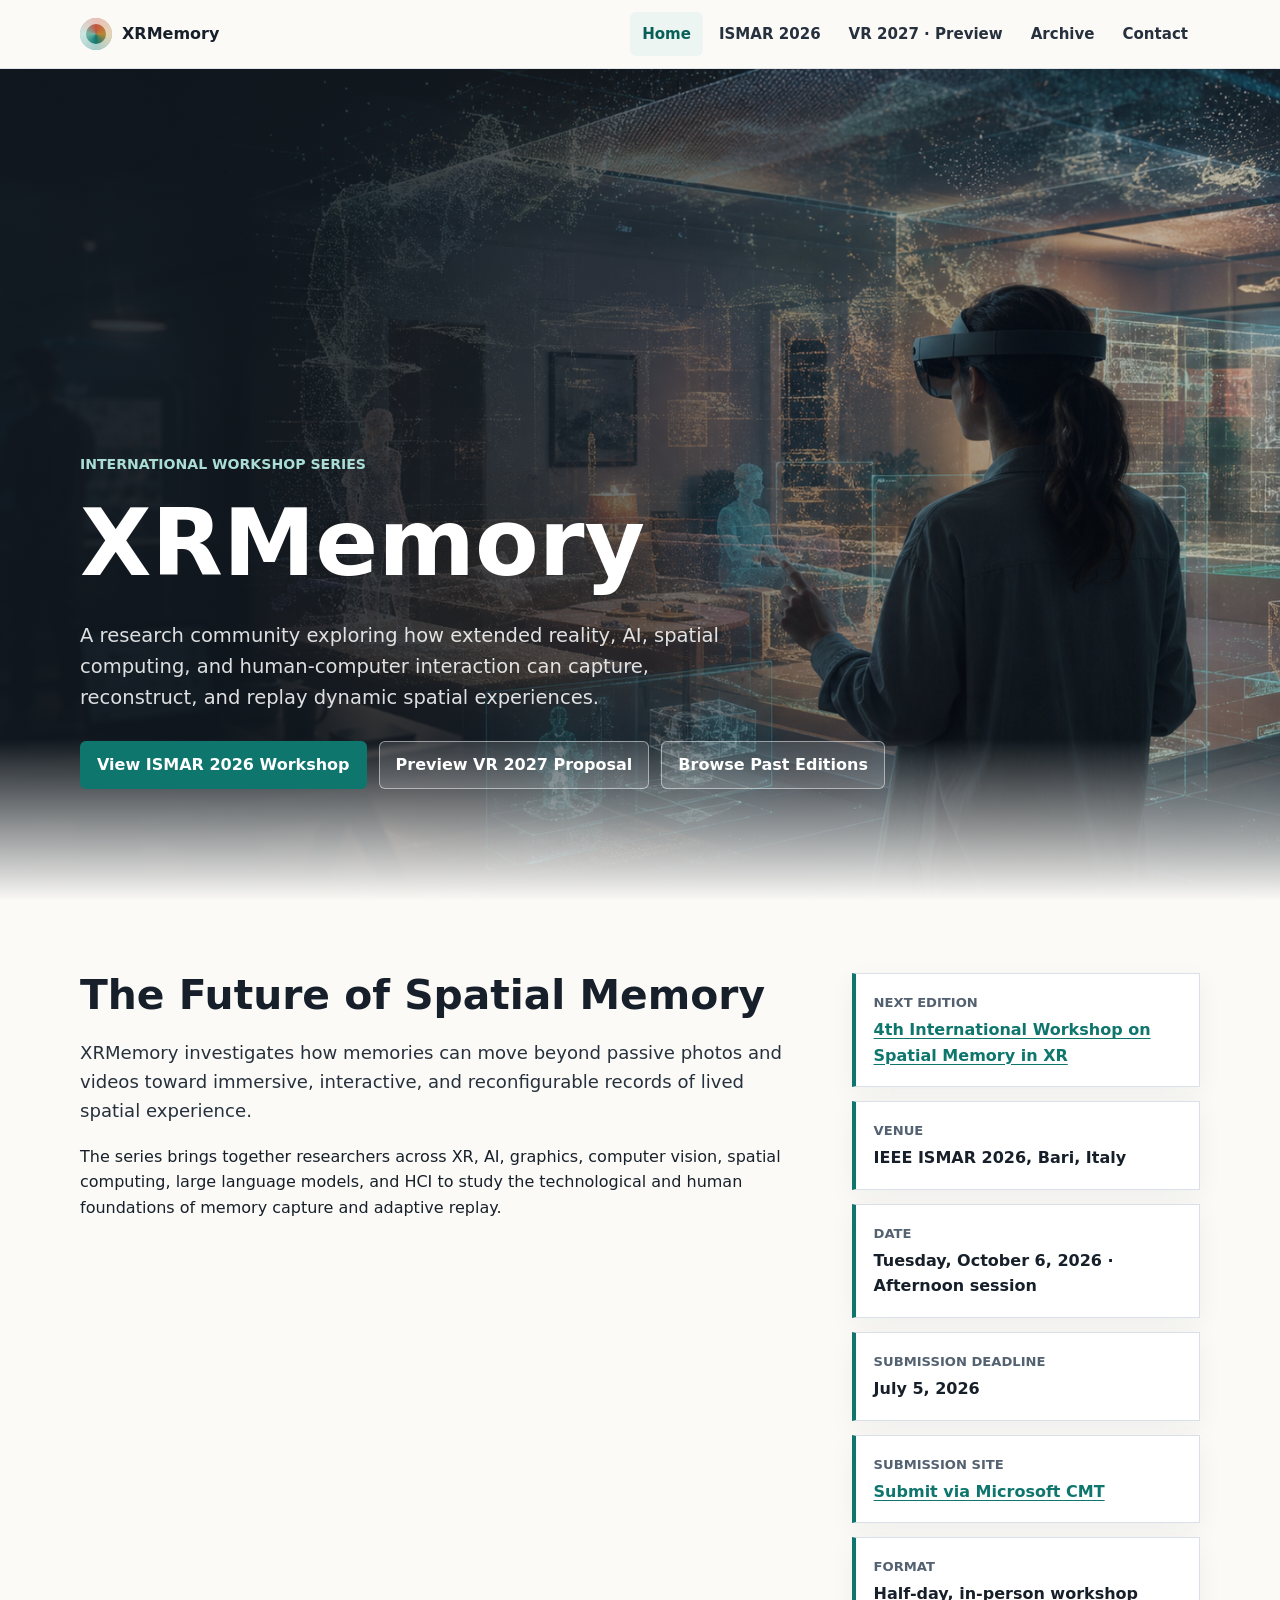
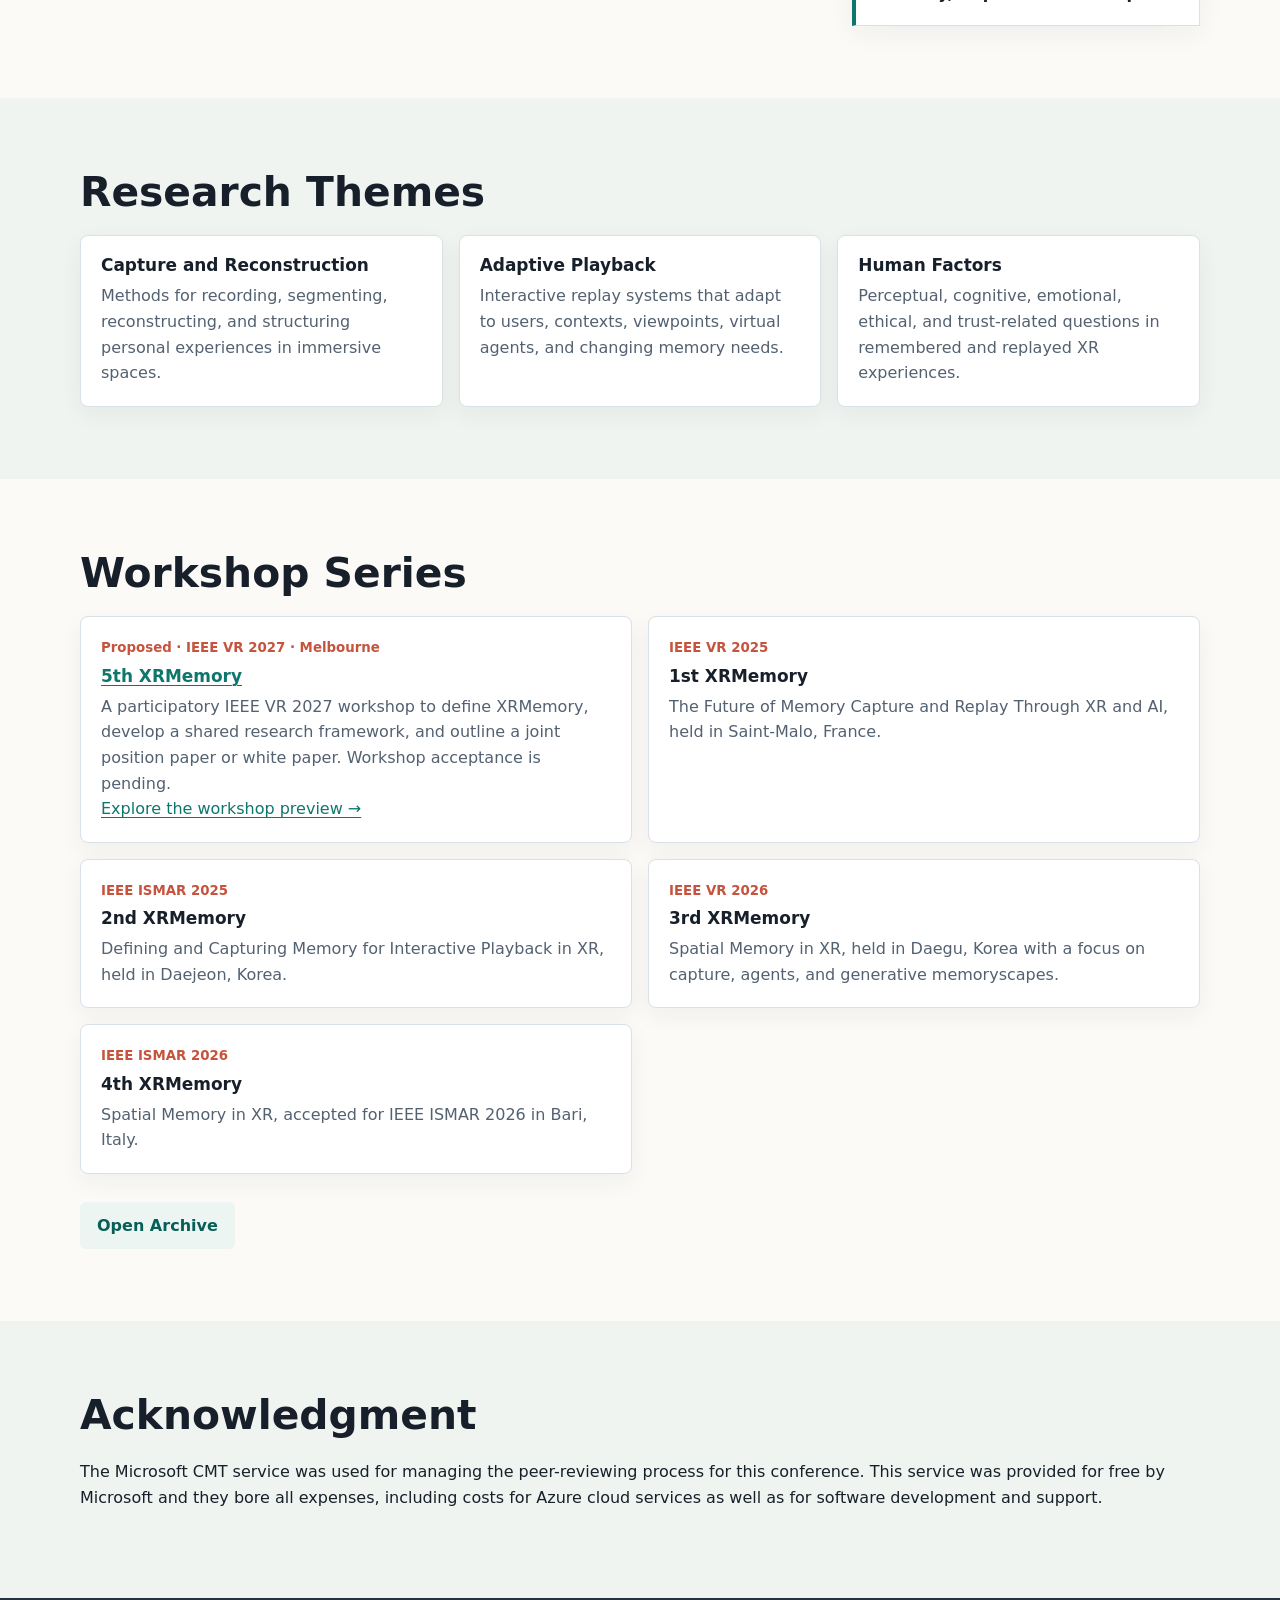
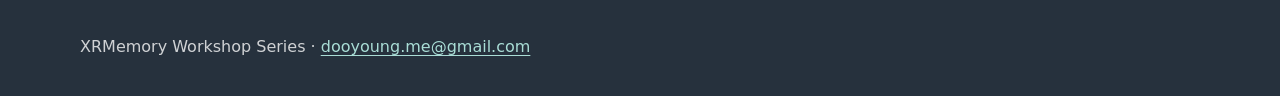
==== index.html @ 018dbd46 "Update VR 2027 program and focus workshop page on IEEE VR" ====
<!doctype html>
<html lang="en">
  <head>
    <meta charset="utf-8">
    <meta name="viewport" content="width=device-width, initial-scale=1">
    <title>XRMemory | Spatial Memory in XR</title>
    <meta name="description" content="XRMemory is an international workshop series on spatial memory, adaptive playback, and immersive experience recording in extended reality.">
    <meta property="og:type" content="website">
    <meta property="og:site_name" content="XRMemory">
    <meta property="og:title" content="XRMemory">
    <meta property="og:description" content="International workshop series on spatial memory, adaptive playback, and immersive experience recording in XR.">
    <meta property="og:url" content="https://xrmemory.org/">
    <meta property="og:image" content="https://xrmemory.org/assets/xrmemory-og-ismar2026.png">
    <meta property="og:image:width" content="1200">
    <meta property="og:image:height" content="630">
    <meta name="twitter:card" content="summary_large_image">
    <meta name="twitter:title" content="XRMemory">
    <meta name="twitter:description" content="International workshop series on spatial memory, adaptive playback, and immersive experience recording in XR.">
    <meta name="twitter:image" content="https://xrmemory.org/assets/xrmemory-og-ismar2026.png">
    <link rel="stylesheet" href="assets/styles.css">
  </head>
  <body>
    <header class="site-header">
      <nav class="nav" aria-label="Main navigation">
        <a class="brand" href="./"><span class="brand-mark" aria-hidden="true"></span><span>XRMemory</span></a>
        <button class="nav-toggle" type="button" aria-expanded="false">Menu</button>
        <div class="nav-links">
          <a href="./" aria-current="page">Home</a>
          <a href="workshop/ismar2026/">ISMAR 2026</a>
          <a href="workshop/vr2027/">VR 2027 · Preview</a>
          <a href="archive/">Archive</a>
          <a href="mailto:dooyoung.me@gmail.com">Contact</a>
        </div>
      </nav>
    </header>

    <main>
      <section class="hero">
        <img class="hero-bg" src="assets/xrmemory-hero.png" alt="" aria-hidden="true">
        <div class="hero-inner">
          <p class="eyebrow">International Workshop Series</p>
          <h1>XRMemory</h1>
          <p class="hero-copy">A research community exploring how extended reality, AI, spatial computing, and human-computer interaction can capture, reconstruct, and replay dynamic spatial experiences.</p>
          <div class="hero-actions">
            <a class="button" href="workshop/ismar2026/">View ISMAR 2026 Workshop</a>
            <a class="button secondary" href="workshop/vr2027/">Preview VR 2027 Proposal</a>
            <a class="button secondary" href="archive/">Browse Past Editions</a>
          </div>
        </div>
      </section>

      <section class="section">
        <div class="container intro-grid">
          <div>
            <h2>The Future of Spatial Memory</h2>
            <p class="lead">XRMemory investigates how memories can move beyond passive photos and videos toward immersive, interactive, and reconfigurable records of lived spatial experience.</p>
            <p>The series brings together researchers across XR, AI, graphics, computer vision, spatial computing, large language models, and HCI to study the technological and human foundations of memory capture and adaptive replay.</p>
          </div>
          <dl class="meta-list">
            <div class="meta-item">
              <dt>Next Edition</dt>
              <dd><a href="workshop/ismar2026/">4th International Workshop on Spatial Memory in XR</a></dd>
            </div>
            <div class="meta-item">
              <dt>Venue</dt>
              <dd>IEEE ISMAR 2026, Bari, Italy</dd>
            </div>
            <div class="meta-item">
              <dt>Date</dt>
              <dd>Tuesday, October 6, 2026 · Afternoon session</dd>
            </div>
            <div class="meta-item">
              <dt>Submission Deadline</dt>
              <dd>July 5, 2026</dd>
            </div>
            <div class="meta-item">
              <dt>Submission Site</dt>
              <dd><a href="https://cmt3.research.microsoft.com/XRMemory2026/">Submit via Microsoft CMT</a></dd>
            </div>
            <div class="meta-item">
              <dt>Format</dt>
              <dd>Half-day, in-person workshop</dd>
            </div>
          </dl>
        </div>
      </section>

      <section class="section alt">
        <div class="container">
          <h2>Research Themes</h2>
          <div class="topic-grid">
            <article class="topic">
              <h3>Capture and Reconstruction</h3>
              <p>Methods for recording, segmenting, reconstructing, and structuring personal experiences in immersive spaces.</p>
            </article>
            <article class="topic">
              <h3>Adaptive Playback</h3>
              <p>Interactive replay systems that adapt to users, contexts, viewpoints, virtual agents, and changing memory needs.</p>
            </article>
            <article class="topic">
              <h3>Human Factors</h3>
              <p>Perceptual, cognitive, emotional, ethical, and trust-related questions in remembered and replayed XR experiences.</p>
            </article>
          </div>
        </div>
      </section>

      <section class="section">
        <div class="container">
          <h2>Workshop Series</h2>
          <div class="series-grid">
            <article class="archive-card">
              <small>Proposed · IEEE VR 2027 · Melbourne</small>
              <h3><a href="workshop/vr2027/">5th XRMemory</a></h3>
              <p>A participatory IEEE VR 2027 workshop to define XRMemory, develop a shared research framework, and outline a joint position paper or white paper. Workshop acceptance is pending.</p>
              <p><a href="workshop/vr2027/">Explore the workshop preview →</a></p>
            </article>
            <article class="archive-card">
              <small>IEEE VR 2025</small>
              <h3>1st XRMemory</h3>
              <p>The Future of Memory Capture and Replay Through XR and AI, held in Saint-Malo, France.</p>
            </article>
            <article class="archive-card">
              <small>IEEE ISMAR 2025</small>
              <h3>2nd XRMemory</h3>
              <p>Defining and Capturing Memory for Interactive Playback in XR, held in Daejeon, Korea.</p>
            </article>
            <article class="archive-card">
              <small>IEEE VR 2026</small>
              <h3>3rd XRMemory</h3>
              <p>Spatial Memory in XR, held in Daegu, Korea with a focus on capture, agents, and generative memoryscapes.</p>
            </article>
            <article class="archive-card">
              <small>IEEE ISMAR 2026</small>
              <h3>4th XRMemory</h3>
              <p>Spatial Memory in XR, accepted for IEEE ISMAR 2026 in Bari, Italy.</p>
            </article>
          </div>
          <div class="button-row">
            <a class="button light" href="archive/">Open Archive</a>
          </div>
        </div>
      </section>

      <section class="section alt" id="acknowledgment">
        <div class="container">
          <h2>Acknowledgment</h2>
          <p>The Microsoft CMT service was used for managing the peer-reviewing process for this conference. This service was provided for free by Microsoft and they bore all expenses, including costs for Azure cloud services as well as for software development and support.</p>
        </div>
      </section>
    </main>

    <footer class="footer">
      <div class="container">
        XRMemory Workshop Series · <a href="mailto:dooyoung.me@gmail.com">dooyoung.me@gmail.com</a>
      </div>
    </footer>
    <script src="assets/site.js"></script>
  </body>
</html>
---- assets/styles.css ----
:root {
  color-scheme: light;
  --ink: #17202a;
  --muted: #536171;
  --line: #d9e0e7;
  --paper: #fbfaf7;
  --panel: #ffffff;
  --teal: #0f766e;
  --coral: #c6533d;
  --gold: #b88935;
  --graphite: #26313d;
  --shadow: 0 16px 40px rgba(23, 32, 42, 0.12);
}

* {
  box-sizing: border-box;
}

html {
  scroll-behavior: smooth;
}

body {
  margin: 0;
  font-family: Inter, ui-sans-serif, system-ui, -apple-system, BlinkMacSystemFont, "Segoe UI", sans-serif;
  color: var(--ink);
  background: var(--paper);
  line-height: 1.6;
}

a {
  color: var(--teal);
  text-decoration-thickness: 0.08em;
  text-underline-offset: 0.18em;
}

.site-header {
  position: sticky;
  top: 0;
  z-index: 10;
  background: rgba(251, 250, 247, 0.92);
  backdrop-filter: blur(14px);
  border-bottom: 1px solid rgba(217, 224, 231, 0.84);
}

.nav {
  width: min(1120px, calc(100% - 32px));
  min-height: 68px;
  margin: 0 auto;
  display: flex;
  align-items: center;
  justify-content: space-between;
  gap: 24px;
}

.brand {
  display: inline-flex;
  align-items: center;
  gap: 10px;
  color: var(--ink);
  font-weight: 800;
  text-decoration: none;
}

.brand-mark {
  width: 32px;
  height: 32px;
  border-radius: 50%;
  background: conic-gradient(from 180deg, var(--teal), #74b8aa, var(--coral), var(--gold), var(--teal));
  box-shadow: inset 0 0 0 6px rgba(255, 255, 255, 0.64);
}

.nav-links {
  display: flex;
  align-items: center;
  gap: 4px;
}

.nav-links a {
  color: var(--graphite);
  text-decoration: none;
  font-size: 0.94rem;
  font-weight: 700;
  padding: 10px 12px;
  border-radius: 6px;
}

.nav-links a:hover,
.nav-links a[aria-current="page"] {
  background: #edf5f3;
  color: #075f58;
}

.nav-toggle {
  display: none;
  border: 1px solid var(--line);
  background: var(--panel);
  border-radius: 6px;
  padding: 8px 10px;
  font: inherit;
}

.hero {
  min-height: calc(100svh - 68px);
  display: grid;
  align-items: end;
  position: relative;
  overflow: hidden;
  color: white;
  background: #17202a;
}

.hero::before {
  content: "";
  position: absolute;
  inset: 0;
  z-index: 1;
  background: linear-gradient(90deg, rgba(16, 24, 32, 0.9) 0%, rgba(16, 24, 32, 0.78) 34%, rgba(16, 24, 32, 0.38) 66%, rgba(16, 24, 32, 0.16) 100%);
}

.hero::after {
  content: "";
  position: absolute;
  inset: auto 0 0;
  z-index: 2;
  height: 18vh;
  background: linear-gradient(0deg, var(--paper), rgba(251, 250, 247, 0));
}

.hero-bg {
  position: absolute;
  inset: 0;
  width: 100%;
  height: 100%;
  display: block;
  object-fit: cover;
  object-position: center right;
}

.hero-inner {
  position: relative;
  z-index: 3;
  width: min(1120px, calc(100% - 32px));
  margin: 0 auto;
  padding: 96px 0 112px;
}

.eyebrow {
  margin: 0 0 16px;
  color: #a9ddd6;
  font-size: 0.88rem;
  font-weight: 800;
  letter-spacing: 0;
  text-transform: uppercase;
}

h1,
h2,
h3 {
  line-height: 1.12;
  letter-spacing: 0;
}

h1 {
  max-width: 800px;
  margin: 0;
  font-size: clamp(2.7rem, 8vw, 5.8rem);
}

.workshop-hero h1 {
  max-width: 920px;
  font-size: clamp(2.35rem, 5.6vw, 4.45rem);
}

h2 {
  margin: 0 0 20px;
  font-size: clamp(1.65rem, 4vw, 2.55rem);
}

h3 {
  margin: 0 0 8px;
  font-size: 1.06rem;
}

.hero-copy {
  max-width: 680px;
  margin: 24px 0 0;
  color: rgba(255, 255, 255, 0.86);
  font-size: clamp(1.05rem, 2vw, 1.22rem);
}

.hero-actions,
.button-row {
  display: flex;
  flex-wrap: wrap;
  gap: 12px;
  margin-top: 28px;
}

.button {
  display: inline-flex;
  align-items: center;
  justify-content: center;
  min-height: 44px;
  padding: 10px 16px;
  border-radius: 6px;
  border: 1px solid transparent;
  background: var(--teal);
  color: white;
  font-weight: 800;
  text-decoration: none;
}

.button.secondary {
  border-color: rgba(255, 255, 255, 0.48);
  background: rgba(255, 255, 255, 0.12);
}

.button.light {
  background: #edf5f3;
  color: #075f58;
}

.section {
  padding: 72px 0;
}

.section.alt {
  background: #f0f4f1;
}

.container {
  width: min(1120px, calc(100% - 32px));
  margin: 0 auto;
}

.intro-grid {
  display: grid;
  grid-template-columns: minmax(0, 1.35fr) minmax(280px, 0.65fr);
  gap: 48px;
  align-items: start;
}

.lead {
  margin-top: 0;
  font-size: 1.13rem;
  color: var(--graphite);
}

.meta-list {
  display: grid;
  gap: 14px;
  margin: 0;
}

.meta-item {
  padding: 18px;
  border: 1px solid var(--line);
  border-left: 4px solid var(--teal);
  background: var(--panel);
  box-shadow: 0 8px 24px rgba(23, 32, 42, 0.05);
}

.meta-item dt {
  margin-bottom: 4px;
  color: var(--muted);
  font-size: 0.82rem;
  font-weight: 800;
  text-transform: uppercase;
}

.meta-item dd {
  margin: 0;
  font-weight: 750;
}

.topic-grid,
.archive-grid,
.organizer-grid {
  display: grid;
  grid-template-columns: repeat(3, minmax(0, 1fr));
  gap: 16px;
}

.series-grid {
  display: grid;
  grid-template-columns: repeat(2, minmax(0, 1fr));
  gap: 16px;
}

.paper-type-grid {
  display: grid;
  grid-template-columns: repeat(2, minmax(0, 1fr));
  gap: 16px;
}

.topic,
.archive-card,
.person,
.committee-member,
.deadline,
.schedule-item {
  background: var(--panel);
  border: 1px solid var(--line);
  border-radius: 8px;
  padding: 20px;
  box-shadow: 0 8px 24px rgba(23, 32, 42, 0.05);
}

.topic p,
.archive-card p,
.person p,
.committee-member p {
  margin: 0;
  color: var(--muted);
}

.timeline {
  display: grid;
  gap: 12px;
}

.schedule-item {
  display: grid;
  grid-template-columns: 150px minmax(0, 1fr);
  gap: 18px;
  align-items: start;
}

.time {
  color: var(--coral);
  font-weight: 850;
}

.deadline-grid {
  display: grid;
  grid-template-columns: repeat(3, minmax(0, 1fr));
  gap: 16px;
}

.deadline strong {
  display: block;
  color: var(--coral);
  font-size: 1.35rem;
}

.person small,
.archive-card small {
  display: block;
  margin-bottom: 8px;
  color: var(--coral);
  font-weight: 850;
}

.person {
  min-height: 164px;
  display: grid;
  grid-template-columns: 112px minmax(0, 1fr);
  gap: 18px;
  align-items: center;
}

.organizer-photo {
  display: block;
  width: 112px;
  min-width: 112px;
  max-width: 112px;
  height: 112px;
  min-height: 112px;
  max-height: 112px;
  aspect-ratio: 1 / 1;
  margin: 0;
  border-radius: 50%;
  background: #edf5f3;
  border: 1px solid rgba(15, 118, 110, 0.22);
  overflow: hidden;
  line-height: 0;
}

.organizer-photo img {
  display: block;
  width: 100%;
  height: 100%;
  max-width: none;
  max-height: none;
  aspect-ratio: 1 / 1;
  object-fit: cover;
  object-position: center center;
}

.person-info {
  min-width: 0;
}

.person-info h3 {
  margin-bottom: 12px;
}

.person-info p + p {
  margin-top: 4px;
}

.committee-list {
  max-width: 900px;
  margin: 0;
  color: var(--graphite);
  font-size: 1.05rem;
  line-height: 1.75;
}

.submission-panel {
  width: 100%;
  margin-top: 24px;
  padding: 24px;
  border: 1px solid var(--line);
  border-radius: 8px;
  background: var(--panel);
  box-shadow: 0 8px 24px rgba(23, 32, 42, 0.05);
}

.submission-panel h3 {
  margin-bottom: 18px;
}

.submission-details {
  display: grid;
  grid-template-columns: repeat(2, minmax(280px, 1fr));
  gap: 18px 24px;
  margin: 0;
}

.submission-details div {
  min-width: 0;
}

.submission-details dt {
  margin-bottom: 4px;
  color: var(--coral);
  font-size: 0.82rem;
  font-weight: 850;
  text-transform: uppercase;
}

.submission-details dd {
  margin: 0;
  color: var(--muted);
}

.archive-list {
  display: grid;
  gap: 14px;
}

.archive-entry {
  display: grid;
  grid-template-columns: 130px minmax(0, 1fr) auto;
  gap: 24px;
  align-items: start;
  padding: 22px;
  border: 1px solid var(--line);
  border-radius: 8px;
  background: var(--panel);
  box-shadow: 0 8px 24px rgba(23, 32, 42, 0.05);
}

.archive-year {
  color: var(--coral);
  font-size: 0.86rem;
  font-weight: 850;
  text-transform: uppercase;
}

.archive-main h2 {
  margin-bottom: 8px;
  font-size: clamp(1.25rem, 2.5vw, 1.65rem);
}

.archive-main > p {
  margin: 0 0 16px;
  color: var(--muted);
}

.archive-facts {
  display: grid;
  gap: 8px;
  margin: 0;
}

.archive-facts div {
  display: grid;
  grid-template-columns: 84px minmax(0, 1fr);
  gap: 12px;
}

.archive-facts dt {
  color: var(--muted);
  font-size: 0.78rem;
  font-weight: 850;
  text-transform: uppercase;
}

.archive-facts dd {
  margin: 0;
}

.footer {
  padding: 36px 0;
  background: var(--graphite);
  color: rgba(255, 255, 255, 0.78);
}

.footer a {
  color: #a9ddd6;
}

.page-hero {
  padding: 76px 0 52px;
  background: #edf5f3;
  border-bottom: 1px solid var(--line);
}

.page-hero p {
  max-width: 760px;
  margin: 18px 0 0;
  color: var(--muted);
  font-size: 1.12rem;
}

.notice {
  border-left: 4px solid var(--gold);
  background: #fff8e9;
  padding: 16px 18px;
  margin-top: 24px;
}

.two-column {
  columns: 2 320px;
  column-gap: 40px;
  padding-left: 20px;
}

@media (max-width: 820px) {
  .nav {
    min-height: 62px;
  }

  .nav-toggle {
    display: inline-flex;
  }

  .nav-links {
    display: none;
    position: absolute;
    left: 16px;
    right: 16px;
    top: 62px;
    flex-direction: column;
    align-items: stretch;
    padding: 10px;
    background: var(--panel);
    border: 1px solid var(--line);
    border-radius: 8px;
    box-shadow: var(--shadow);
  }

  .nav-links.is-open {
    display: flex;
  }

  .hero {
    min-height: 720px;
  }

  .workshop-hero {
    min-height: 660px;
  }

  .hero-inner {
    padding: 84px 0 96px;
  }

  .workshop-hero h1 {
    font-size: clamp(2.15rem, 10vw, 3.2rem);
  }

  .intro-grid,
  .topic-grid,
  .paper-type-grid,
  .archive-grid,
  .series-grid,
  .organizer-grid,
  .deadline-grid,
  .archive-entry,
  .submission-details,
  .schedule-item {
    grid-template-columns: 1fr;
  }

  .person {
    grid-template-columns: 88px minmax(0, 1fr);
    min-height: 124px;
    gap: 14px;
  }

  .organizer-photo {
    width: 88px;
    min-width: 88px;
    max-width: 88px;
    height: 88px;
    min-height: 88px;
    max-height: 88px;
  }

  .archive-facts div {
    grid-template-columns: 1fr;
    gap: 2px;
  }

  .section {
    padding: 52px 0;
  }
}
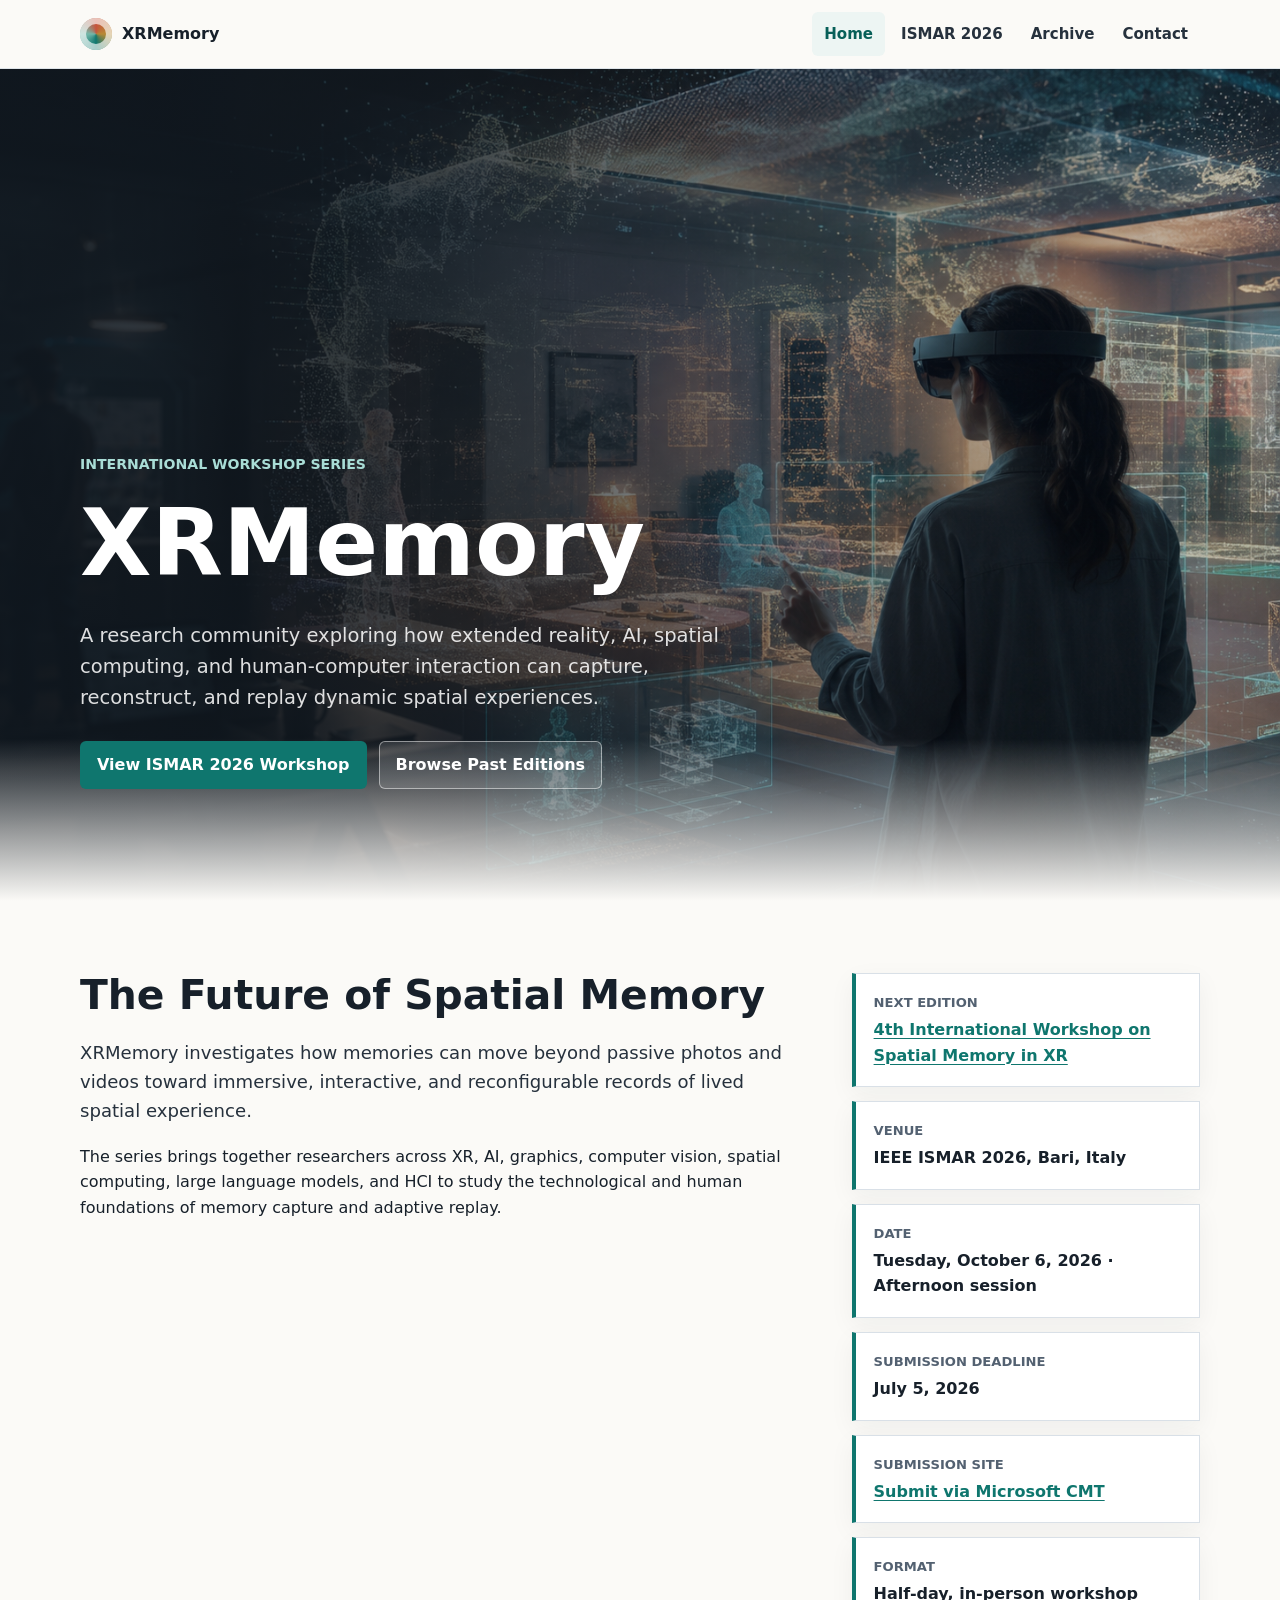
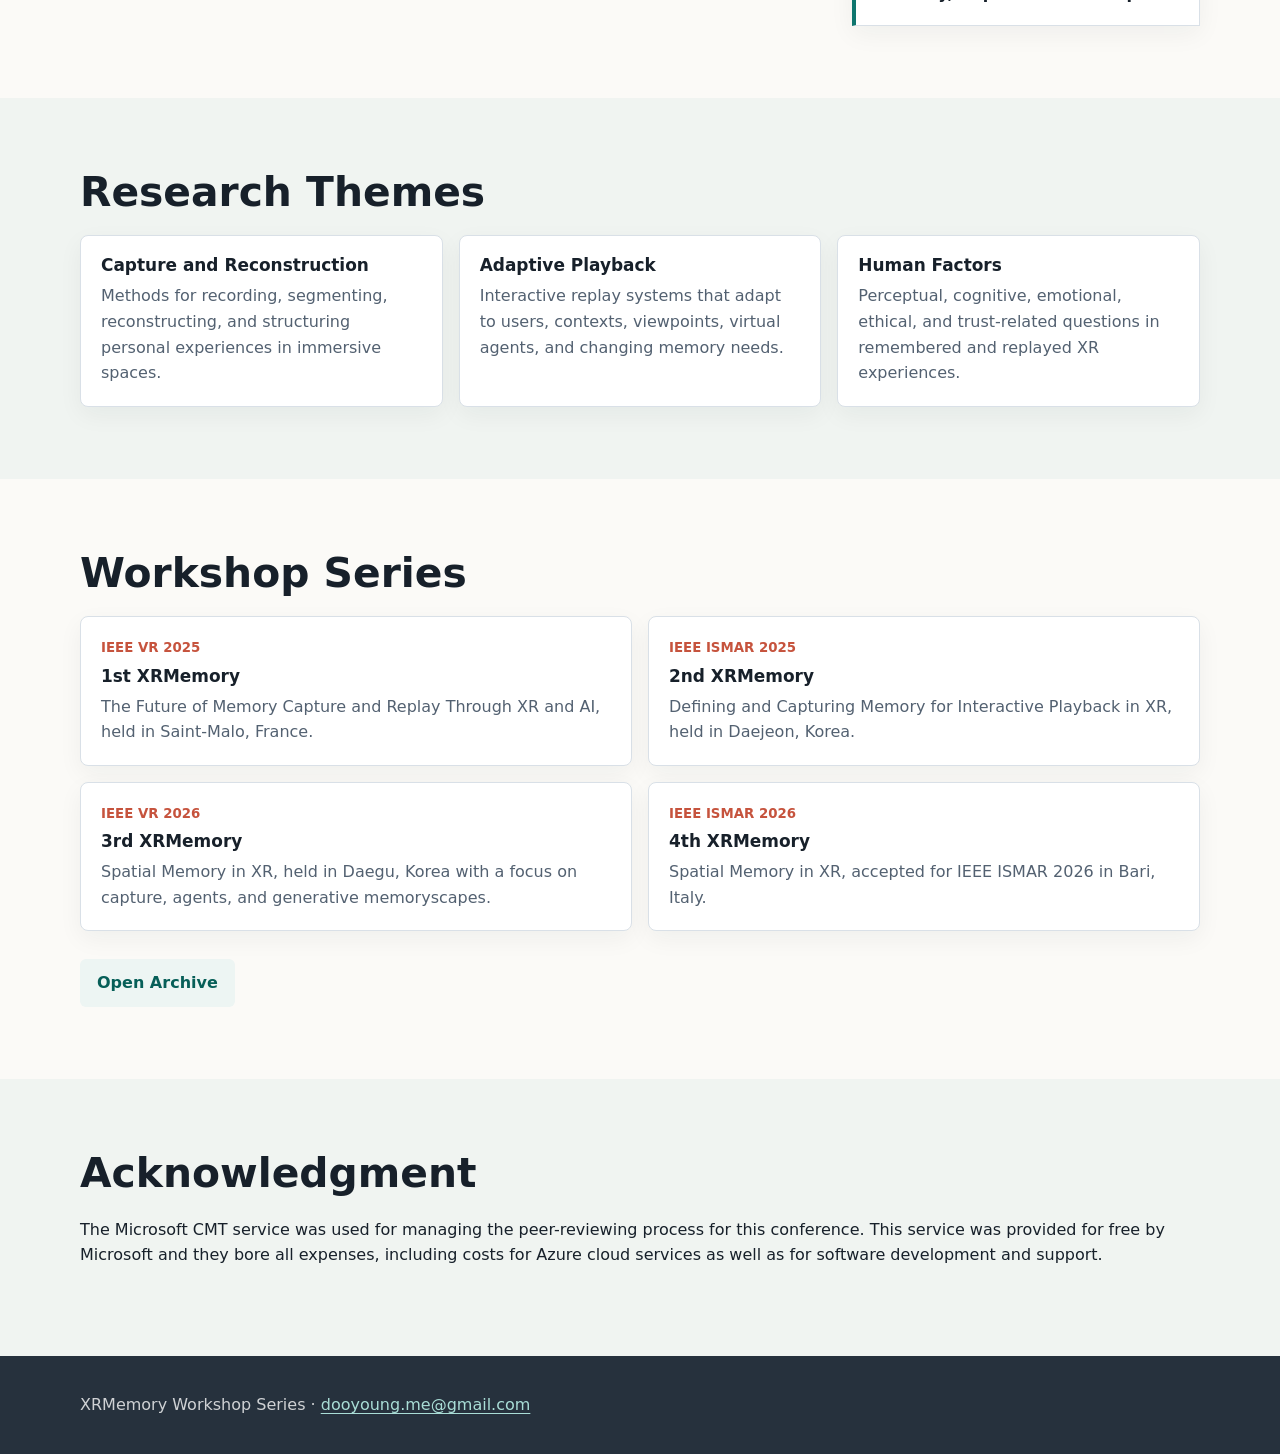
==== commit 4b9a7115: "Hide VR 2027 preview from public navigation" ====
--- a/index.html
+++ b/index.html
@@ -27,7 +27,6 @@
         <div class="nav-links">
           <a href="./" aria-current="page">Home</a>
           <a href="workshop/ismar2026/">ISMAR 2026</a>
-          <a href="workshop/vr2027/">VR 2027 · Preview</a>
           <a href="archive/">Archive</a>
           <a href="mailto:dooyoung.me@gmail.com">Contact</a>
         </div>
@@ -43,7 +42,6 @@
           <p class="hero-copy">A research community exploring how extended reality, AI, spatial computing, and human-computer interaction can capture, reconstruct, and replay dynamic spatial experiences.</p>
           <div class="hero-actions">
             <a class="button" href="workshop/ismar2026/">View ISMAR 2026 Workshop</a>
-            <a class="button secondary" href="workshop/vr2027/">Preview VR 2027 Proposal</a>
             <a class="button secondary" href="archive/">Browse Past Editions</a>
           </div>
         </div>
@@ -110,12 +108,6 @@
           <h2>Workshop Series</h2>
           <div class="series-grid">
             <article class="archive-card">
-              <small>Proposed · IEEE VR 2027 · Melbourne</small>
-              <h3><a href="workshop/vr2027/">5th XRMemory</a></h3>
-              <p>A participatory IEEE VR 2027 workshop to define XRMemory, develop a shared research framework, and outline a joint position paper or white paper. Workshop acceptance is pending.</p>
-              <p><a href="workshop/vr2027/">Explore the workshop preview →</a></p>
-            </article>
-            <article class="archive-card">
               <small>IEEE VR 2025</small>
               <h3>1st XRMemory</h3>
               <p>The Future of Memory Capture and Replay Through XR and AI, held in Saint-Malo, France.</p>
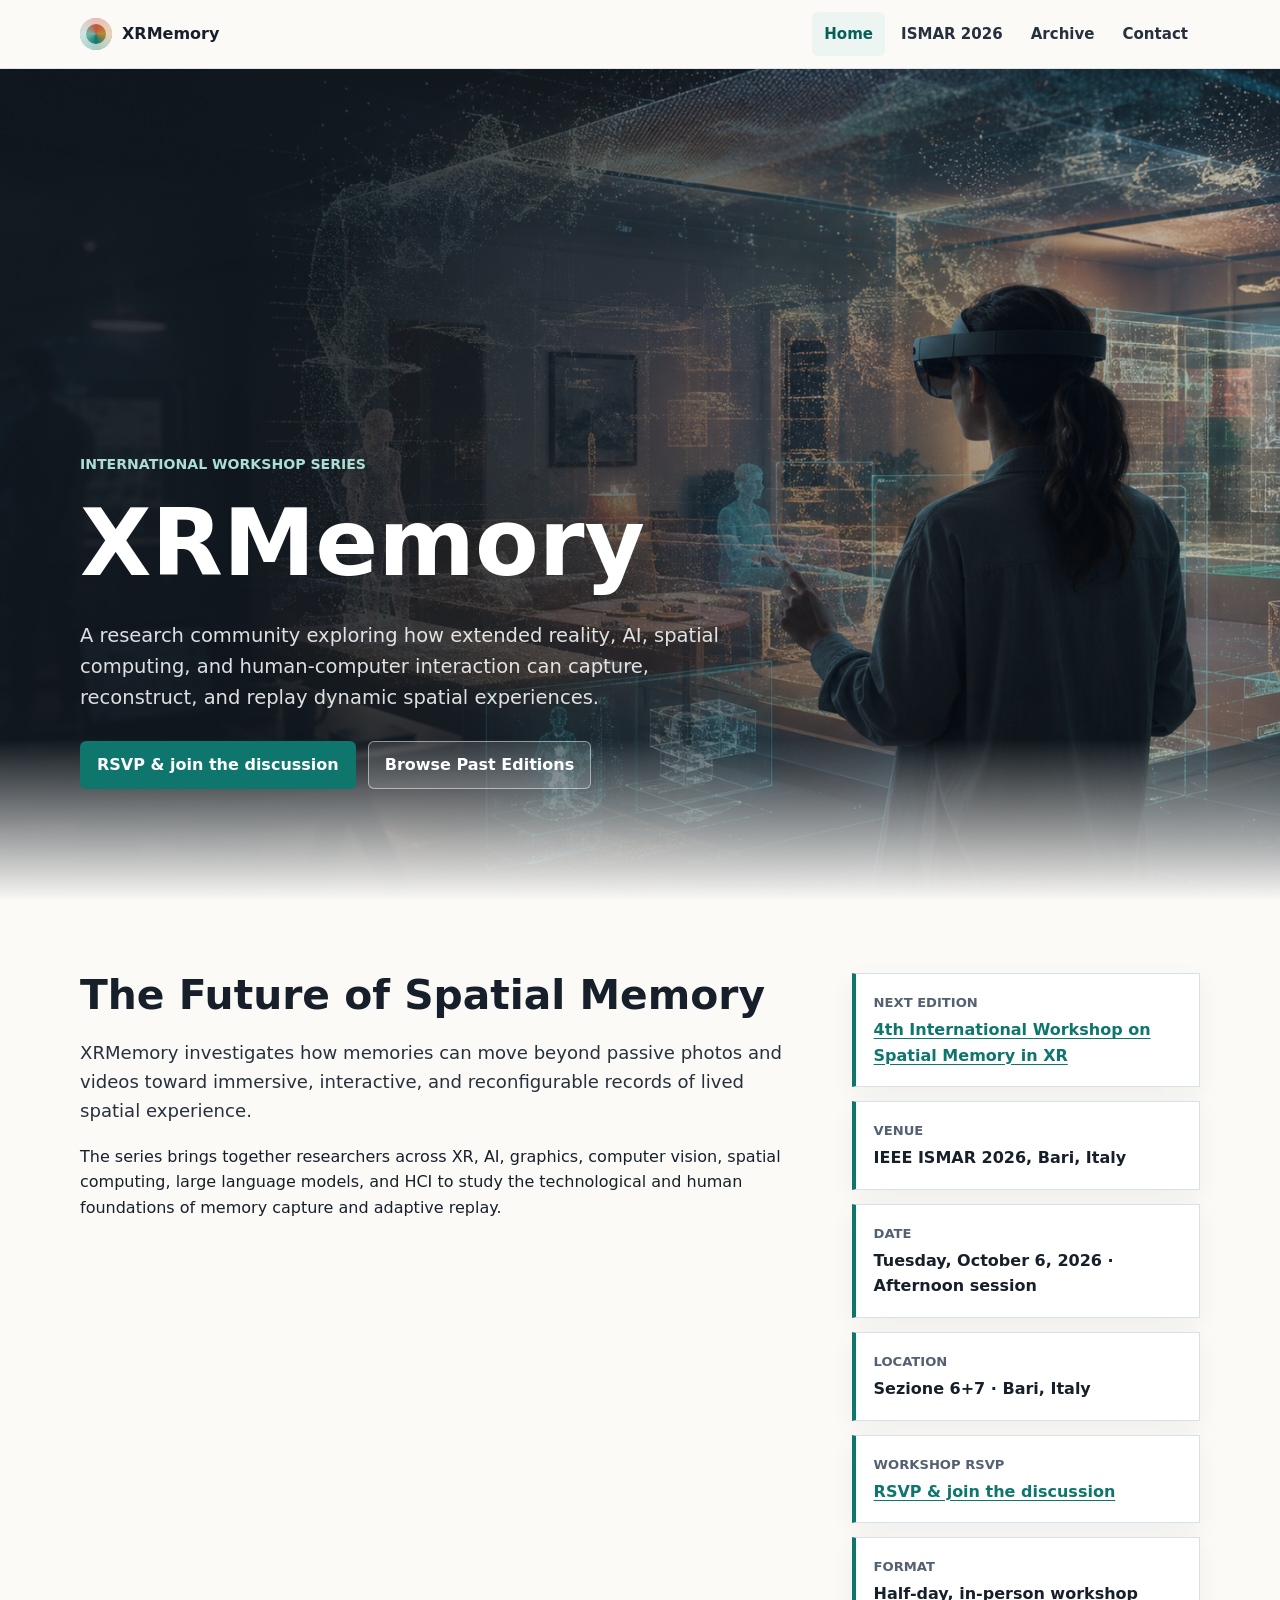
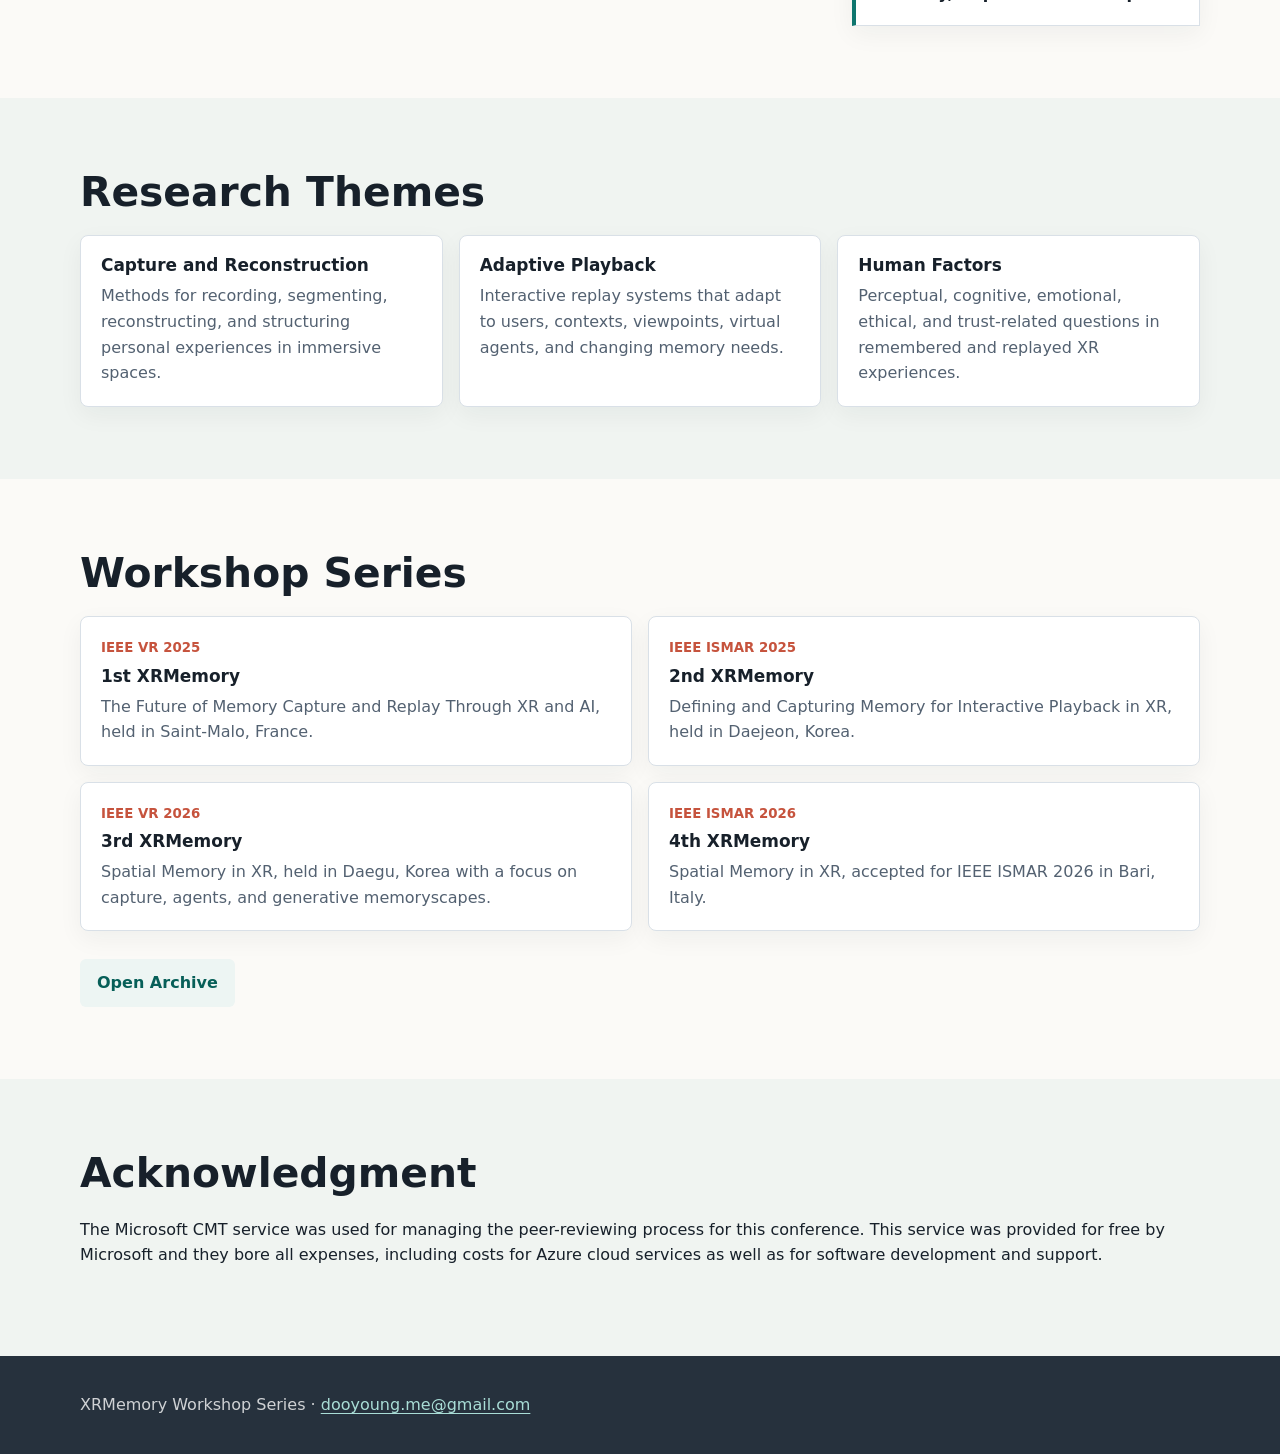
==== commit 637f5892: "Promote workshop RSVP on XRMemory homepage Updated workshop link and added location details." ====
--- a/index.html
+++ b/index.html
@@ -41,7 +41,7 @@
           <h1>XRMemory</h1>
           <p class="hero-copy">A research community exploring how extended reality, AI, spatial computing, and human-computer interaction can capture, reconstruct, and replay dynamic spatial experiences.</p>
           <div class="hero-actions">
-            <a class="button" href="workshop/ismar2026/">View ISMAR 2026 Workshop</a>
+            <a class="button" href="workshop/ismar2026/rsvp/">RSVP &amp; join the discussion</a>
             <a class="button secondary" href="archive/">Browse Past Editions</a>
           </div>
         </div>
@@ -68,12 +68,12 @@
               <dd>Tuesday, October 6, 2026 · Afternoon session</dd>
             </div>
             <div class="meta-item">
-              <dt>Submission Deadline</dt>
-              <dd>July 5, 2026</dd>
+              <dt>Location</dt>
+              <dd>Sezione 6+7 · Bari, Italy</dd>
             </div>
             <div class="meta-item">
-              <dt>Submission Site</dt>
-              <dd><a href="https://cmt3.research.microsoft.com/XRMemory2026/">Submit via Microsoft CMT</a></dd>
+              <dt>Workshop RSVP</dt>
+              <dd><a href="workshop/ismar2026/rsvp/">RSVP &amp; join the discussion</a></dd>
             </div>
             <div class="meta-item">
               <dt>Format</dt>
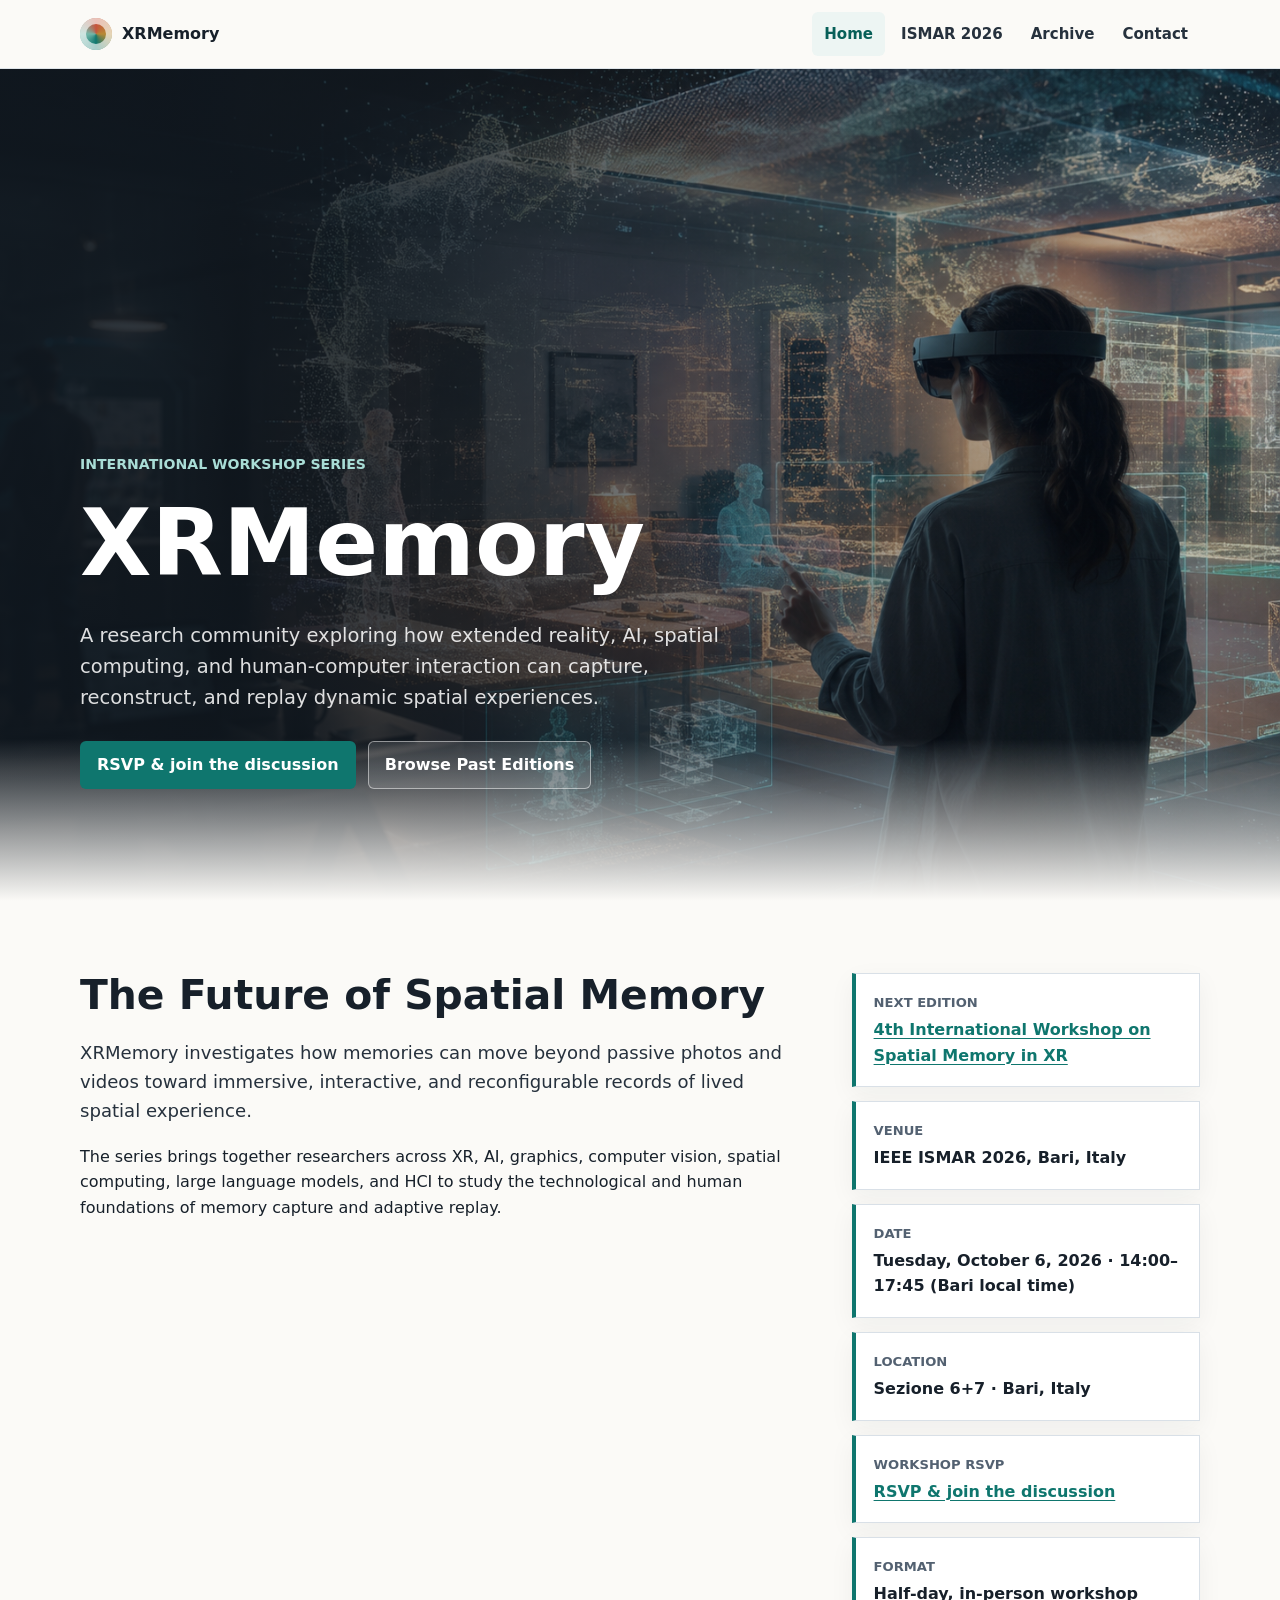
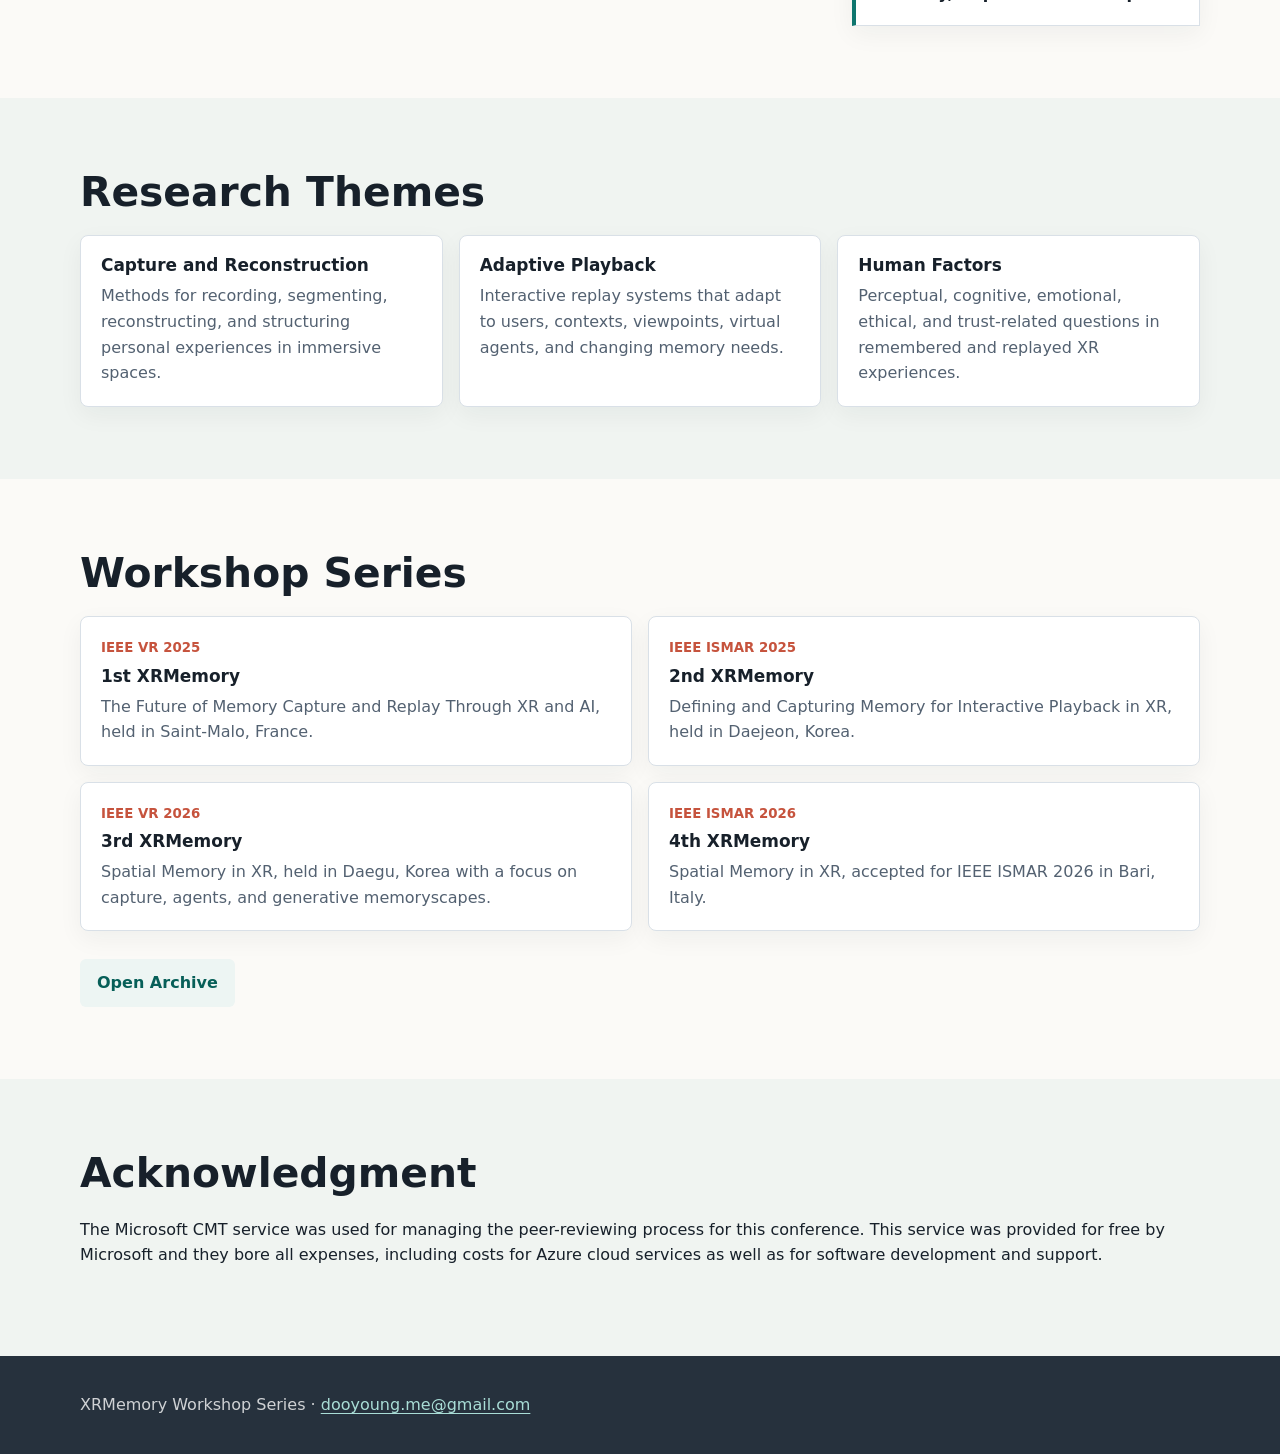
==== commit b9660b1a: "Show exact Bari workshop time on homepage" ====
--- a/index.html
+++ b/index.html
@@ -65,7 +65,7 @@
             </div>
             <div class="meta-item">
               <dt>Date</dt>
-              <dd>Tuesday, October 6, 2026 · Afternoon session</dd>
+              <dd>Tuesday, October 6, 2026 · 14:00–17:45 (Bari local time)</dd>
             </div>
             <div class="meta-item">
               <dt>Location</dt>
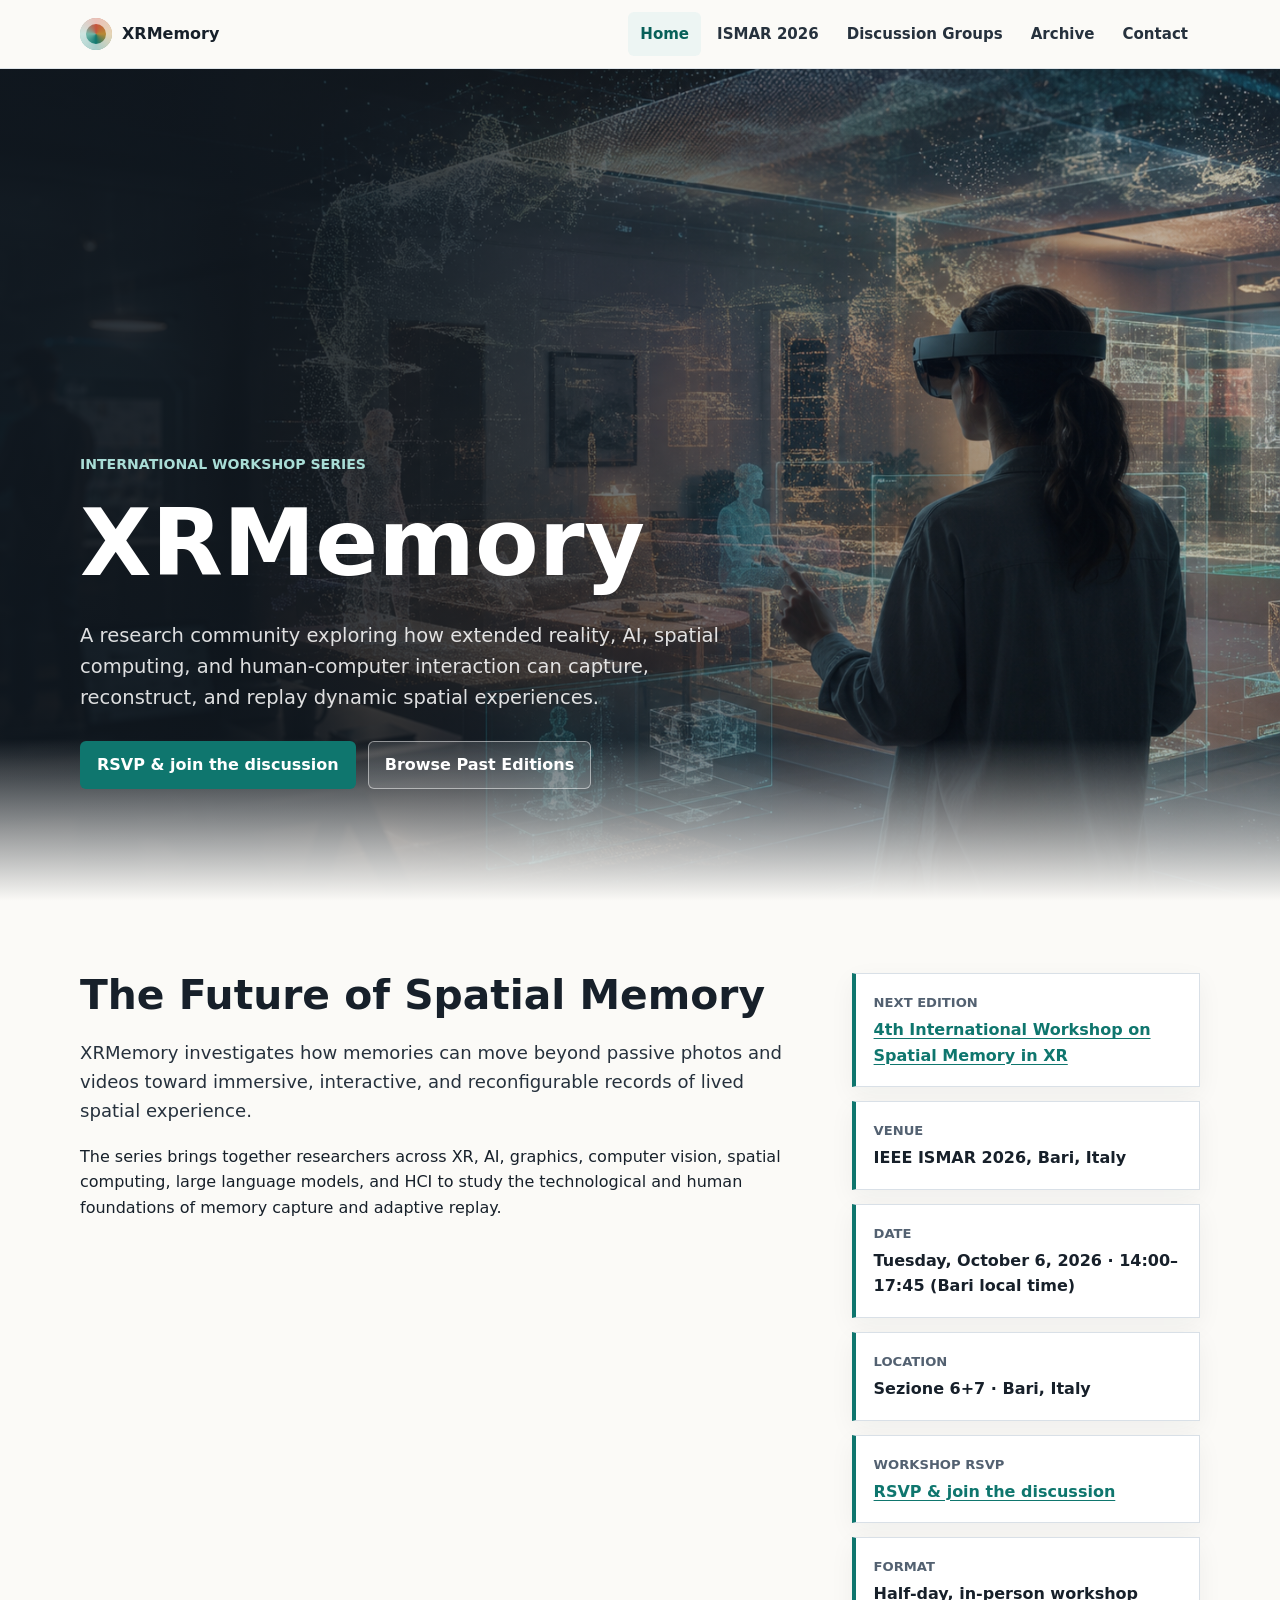
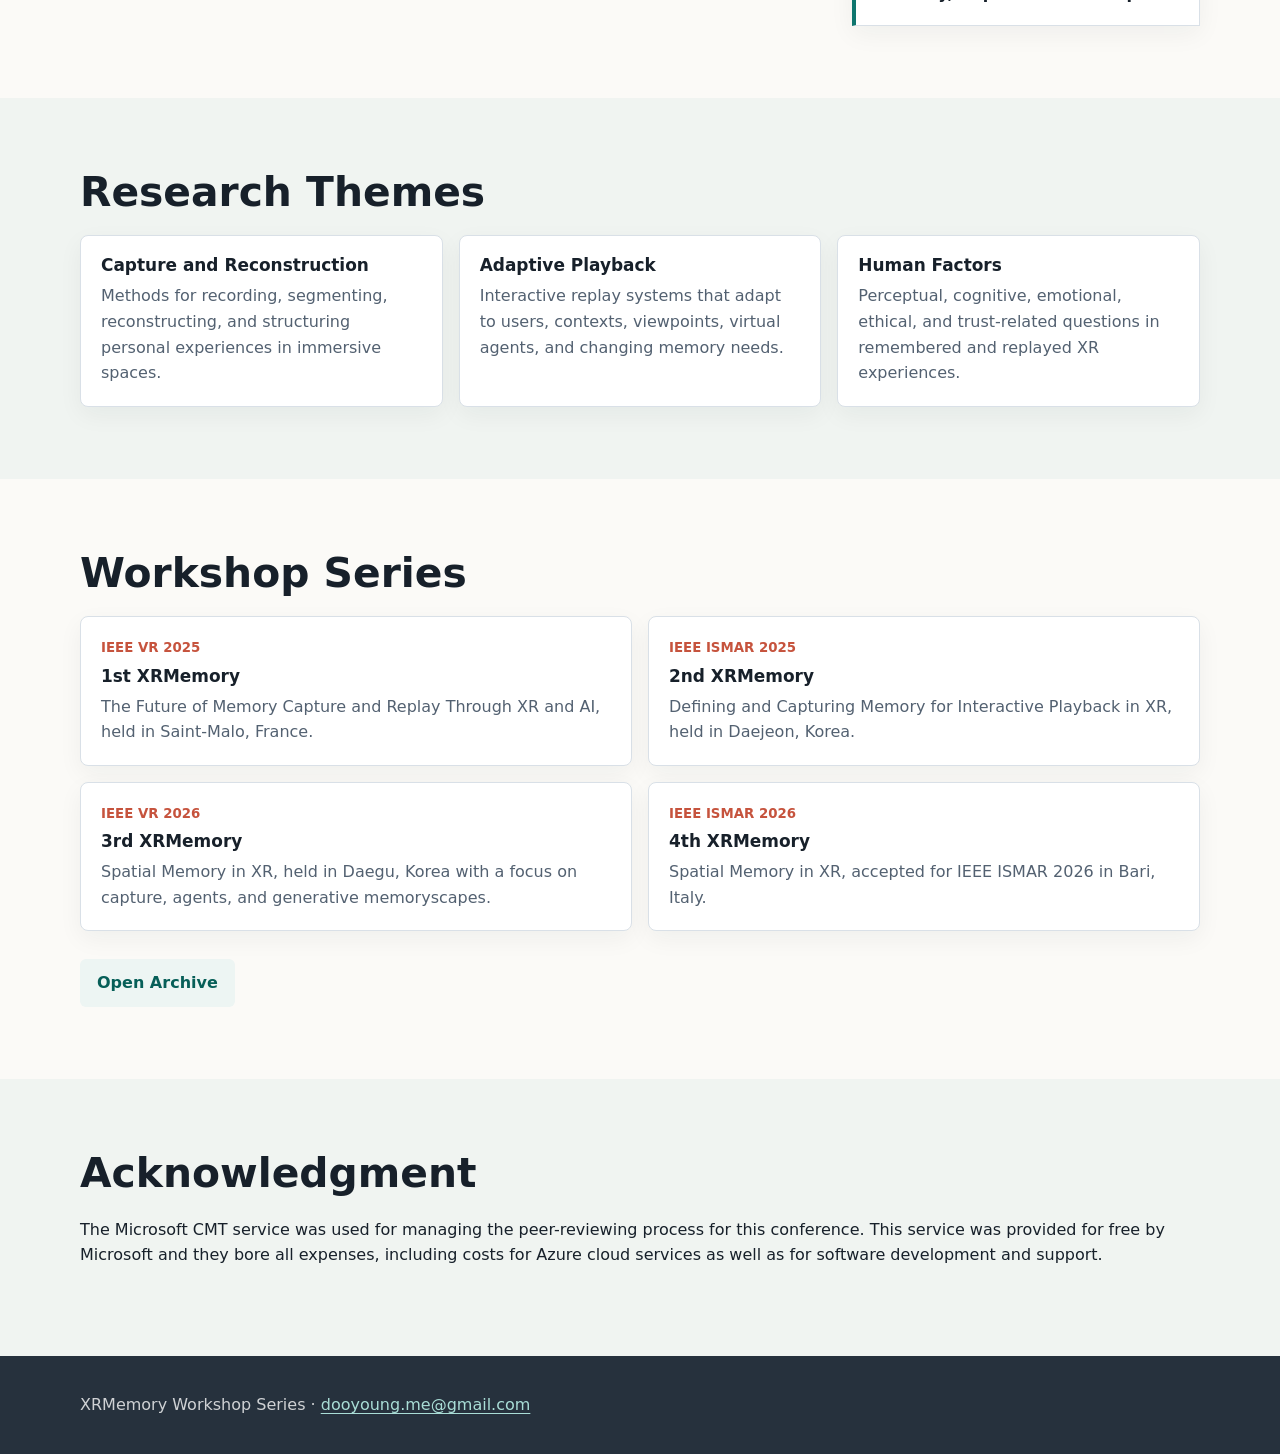
==== commit 4f69e499: "Add live discussion table selection to the ISMAR 2026 website" ====
--- a/index.html
+++ b/index.html
@@ -27,6 +27,7 @@
         <div class="nav-links">
           <a href="./" aria-current="page">Home</a>
           <a href="workshop/ismar2026/">ISMAR 2026</a>
+          <a href="workshop/ismar2026/groups/">Discussion Groups</a>
           <a href="archive/">Archive</a>
           <a href="mailto:dooyoung.me@gmail.com">Contact</a>
         </div>
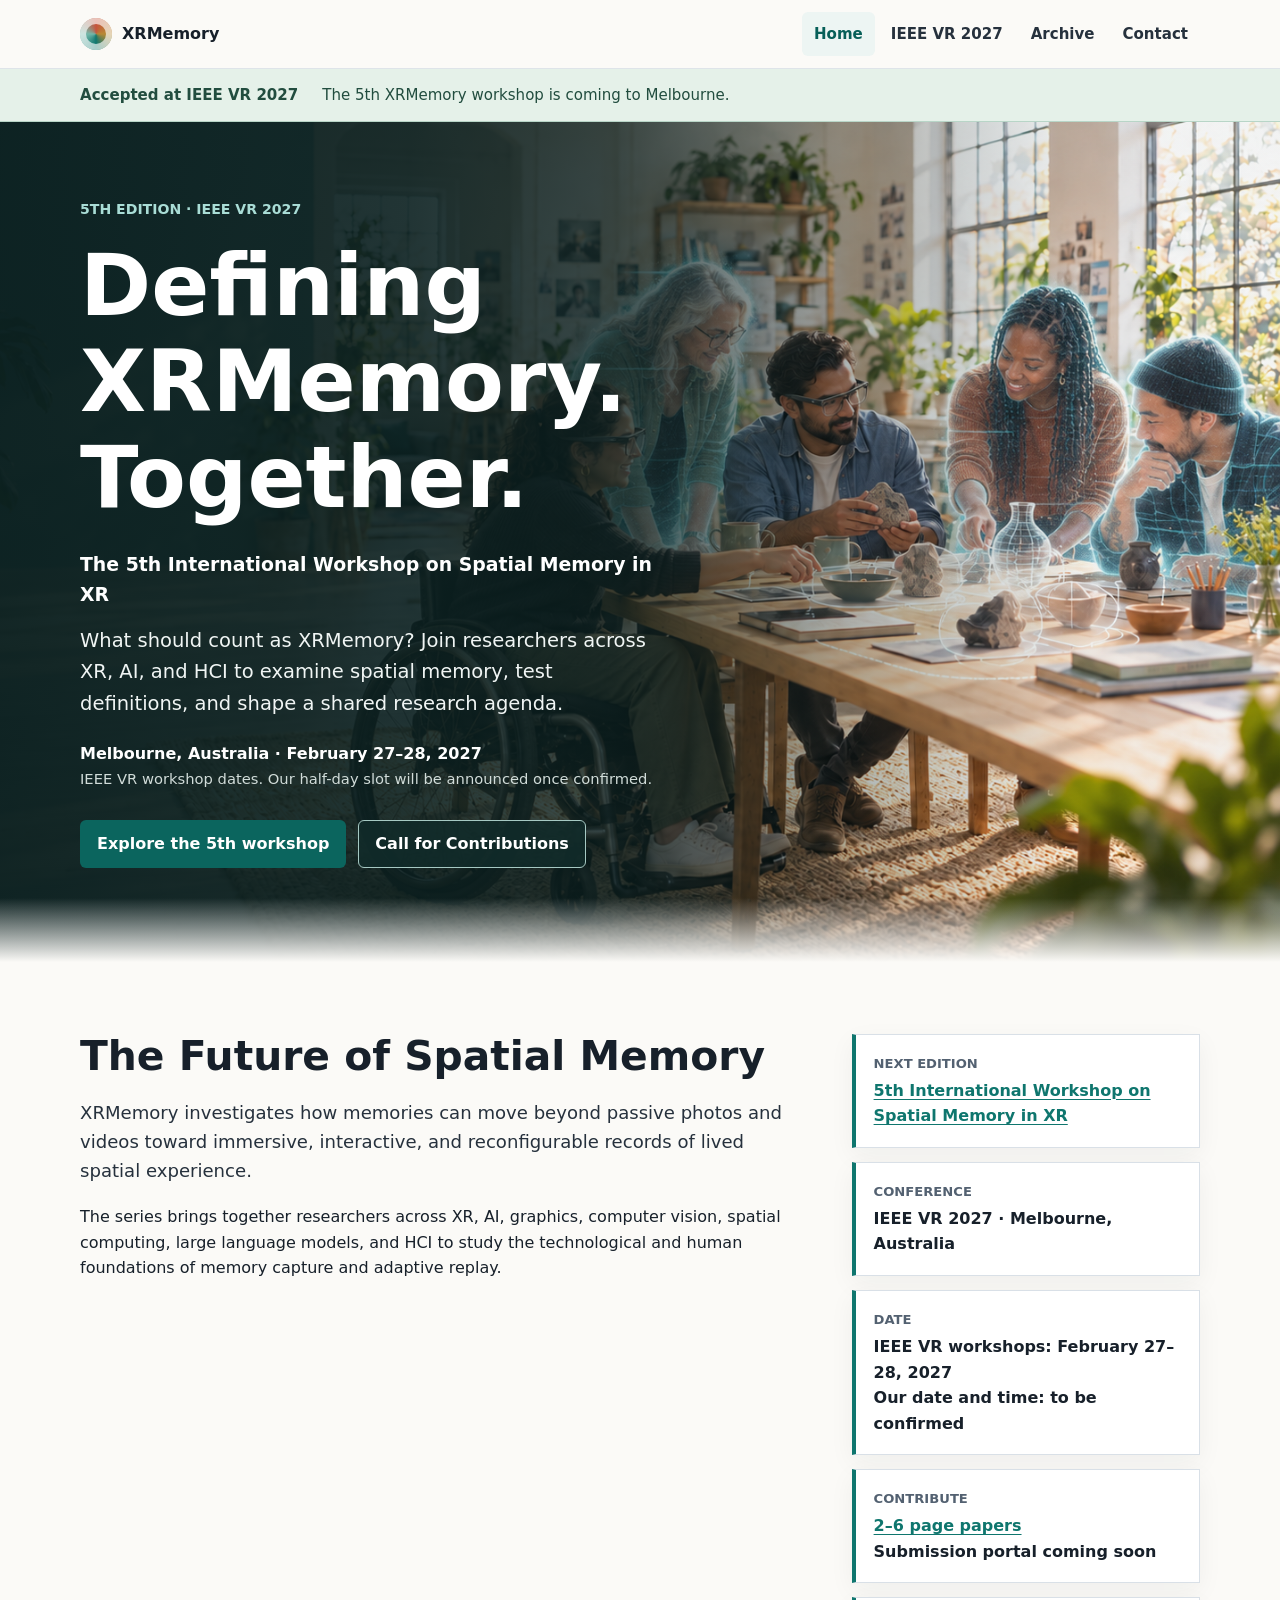
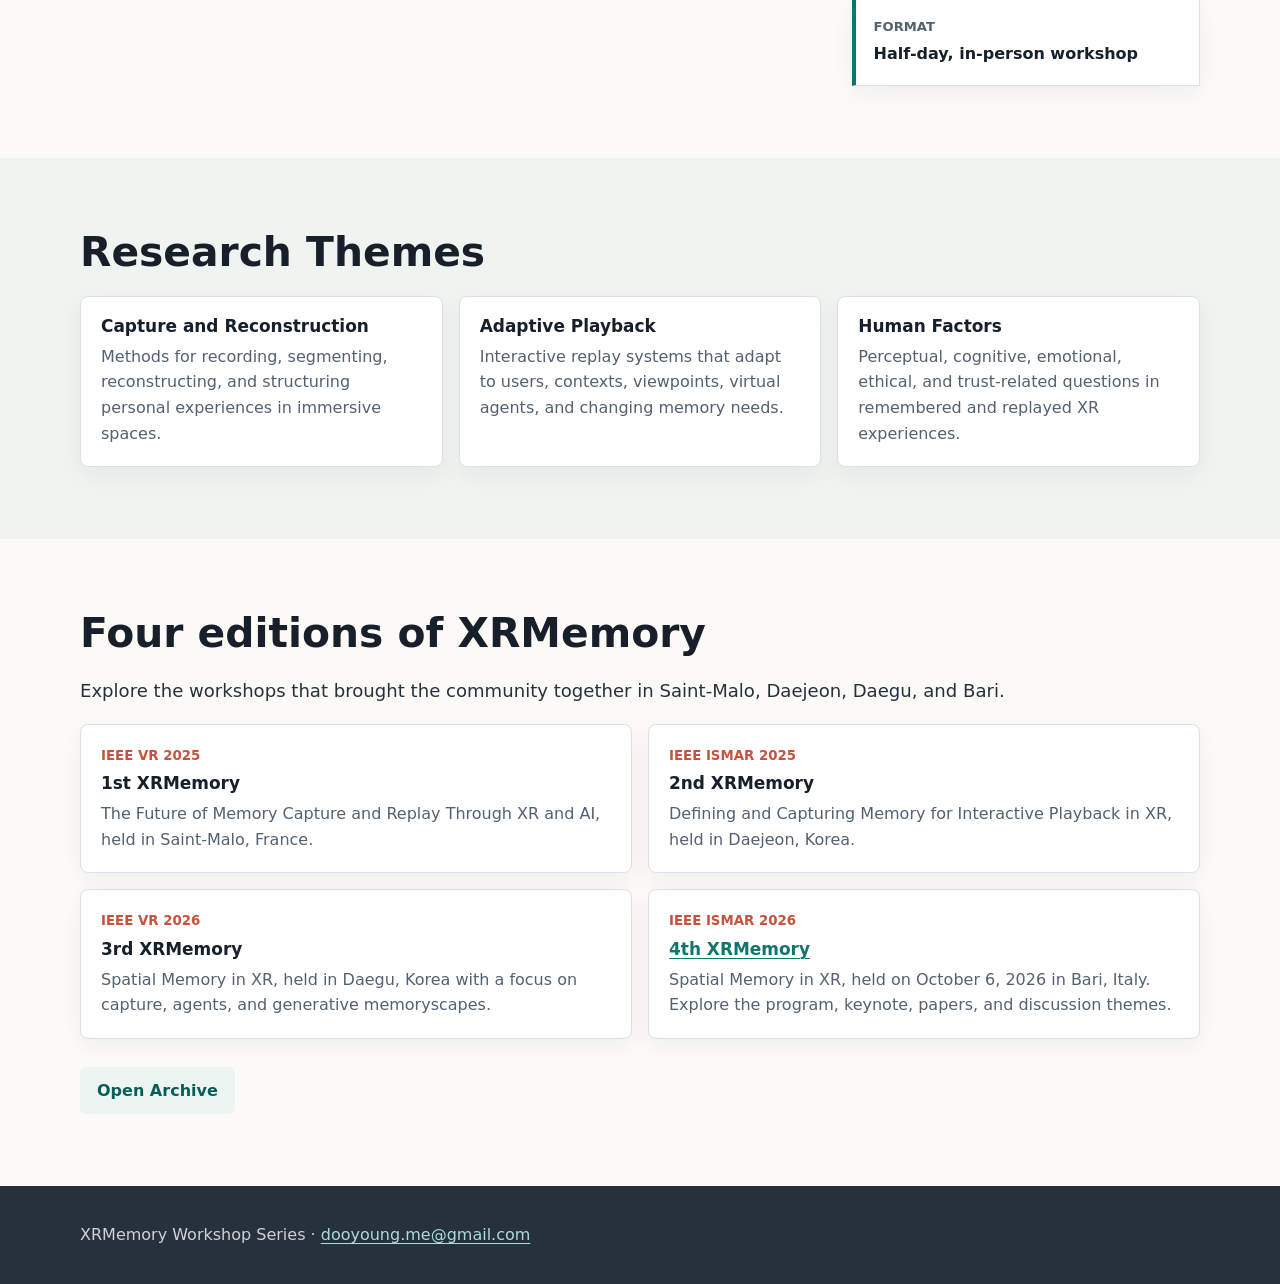
==== commit aef4a6b3: "Promote accepted IEEE VR 2027 workshop and archive ISMAR 2026" ====
--- a/index.html
+++ b/index.html
@@ -3,47 +3,50 @@
   <head>
     <meta charset="utf-8">
     <meta name="viewport" content="width=device-width, initial-scale=1">
-    <title>XRMemory | Spatial Memory in XR</title>
-    <meta name="description" content="XRMemory is an international workshop series on spatial memory, adaptive playback, and immersive experience recording in extended reality.">
+    <title>XRMemory | 5th Workshop at IEEE VR 2027</title>
+    <meta name="description" content="XRMemory returns at IEEE VR 2027 in Melbourne. Explore the accepted fifth workshop on spatial memory in XR, its Call for Contributions, and four past editions.">
     <meta property="og:type" content="website">
     <meta property="og:site_name" content="XRMemory">
-    <meta property="og:title" content="XRMemory">
-    <meta property="og:description" content="International workshop series on spatial memory, adaptive playback, and immersive experience recording in XR.">
+    <meta property="og:title" content="5th XRMemory · IEEE VR 2027">
+    <meta property="og:description" content="The 5th International Workshop on Spatial Memory in XR, accepted at IEEE VR 2027 in Melbourne. Explore the Call for Contributions and workshop program.">
     <meta property="og:url" content="https://xrmemory.org/">
-    <meta property="og:image" content="https://xrmemory.org/assets/xrmemory-og-ismar2026.png">
-    <meta property="og:image:width" content="1200">
-    <meta property="og:image:height" content="630">
+    <meta property="og:image" content="https://xrmemory.org/assets/xrmemory-hero-vr2027.png">
     <meta name="twitter:card" content="summary_large_image">
-    <meta name="twitter:title" content="XRMemory">
-    <meta name="twitter:description" content="International workshop series on spatial memory, adaptive playback, and immersive experience recording in XR.">
-    <meta name="twitter:image" content="https://xrmemory.org/assets/xrmemory-og-ismar2026.png">
+    <meta name="twitter:title" content="5th XRMemory · IEEE VR 2027">
+    <meta name="twitter:description" content="The 5th International Workshop on Spatial Memory in XR, accepted at IEEE VR 2027 in Melbourne. Explore the Call for Contributions and workshop program.">
+    <meta name="twitter:image" content="https://xrmemory.org/assets/xrmemory-hero-vr2027.png">
+    <link rel="canonical" href="https://xrmemory.org/">
     <link rel="stylesheet" href="assets/styles.css">
+    <link rel="stylesheet" href="workshop/vr2027/vr2027.css">
   </head>
-  <body>
+  <body class="vr2027 home-page">
+    <a class="skip-link" href="#main">Skip to content</a>
     <header class="site-header">
       <nav class="nav" aria-label="Main navigation">
-        <a class="brand" href="./"><span class="brand-mark" aria-hidden="true"></span><span>XRMemory</span></a>
-        <button class="nav-toggle" type="button" aria-expanded="false">Menu</button>
-        <div class="nav-links">
-          <a href="./" aria-current="page">Home</a>
-          <a href="workshop/ismar2026/">ISMAR 2026</a>
-          <a href="workshop/ismar2026/groups/">Discussion Groups</a>
-          <a href="archive/">Archive</a>
-          <a href="mailto:dooyoung.me@gmail.com">Contact</a>
+        <a class="brand" href="/"><span class="brand-mark" aria-hidden="true"></span><span>XRMemory</span></a>
+        <button class="nav-toggle" type="button" aria-expanded="false" aria-controls="main-links">Menu</button>
+        <div class="nav-links" id="main-links">
+          <a href="/" aria-current="page">Home</a>
+          <a href="/workshop/vr2027/">IEEE VR 2027</a>
+          <a href="/archive/">Archive</a>
+          <a href="/workshop/vr2027/#contact">Contact</a>
         </div>
       </nav>
     </header>
 
-    <main>
-      <section class="hero">
-        <img class="hero-bg" src="assets/xrmemory-hero.png" alt="" aria-hidden="true">
+    <main id="main">
+      <div class="event-banner"><div class="container"><strong>Accepted at IEEE VR 2027</strong><span>The 5th XRMemory workshop is coming to Melbourne.</span></div></div>
+      <section class="hero workshop-hero">
+        <img class="hero-bg" src="assets/xrmemory-hero-vr2027.png" alt="" aria-hidden="true" fetchpriority="high">
         <div class="hero-inner">
-          <p class="eyebrow">International Workshop Series</p>
-          <h1>XRMemory</h1>
-          <p class="hero-copy">A research community exploring how extended reality, AI, spatial computing, and human-computer interaction can capture, reconstruct, and replay dynamic spatial experiences.</p>
+          <p class="eyebrow">5th edition · IEEE VR 2027</p>
+          <h1>Defining XRMemory.<br>Together.</h1>
+          <p class="hero-subtitle">The 5th International Workshop on Spatial Memory in XR</p>
+          <p class="hero-copy">What should count as XRMemory? Join researchers across XR, AI, and HCI to examine spatial memory, test definitions, and shape a shared research agenda.</p>
+          <p class="hero-date">Melbourne, Australia · February 27–28, 2027<br><span>IEEE VR workshop dates. Our half-day slot will be announced once confirmed.</span></p>
           <div class="hero-actions">
-            <a class="button" href="workshop/ismar2026/rsvp/">RSVP &amp; join the discussion</a>
-            <a class="button secondary" href="archive/">Browse Past Editions</a>
+            <a class="button" href="workshop/vr2027/">Explore the 5th workshop</a>
+            <a class="button secondary" href="workshop/vr2027/#contribute">Call for Contributions</a>
           </div>
         </div>
       </section>
@@ -58,23 +61,19 @@
           <dl class="meta-list">
             <div class="meta-item">
               <dt>Next Edition</dt>
-              <dd><a href="workshop/ismar2026/">4th International Workshop on Spatial Memory in XR</a></dd>
+              <dd><a href="workshop/vr2027/">5th International Workshop on Spatial Memory in XR</a></dd>
             </div>
             <div class="meta-item">
-              <dt>Venue</dt>
-              <dd>IEEE ISMAR 2026, Bari, Italy</dd>
+              <dt>Conference</dt>
+              <dd>IEEE VR 2027 · Melbourne, Australia</dd>
             </div>
             <div class="meta-item">
               <dt>Date</dt>
-              <dd>Tuesday, October 6, 2026 · 14:00–17:45 (Bari local time)</dd>
+              <dd>IEEE VR workshops: February 27–28, 2027<br>Our date and time: to be confirmed</dd>
             </div>
             <div class="meta-item">
-              <dt>Location</dt>
-              <dd>Sezione 6+7 · Bari, Italy</dd>
-            </div>
-            <div class="meta-item">
-              <dt>Workshop RSVP</dt>
-              <dd><a href="workshop/ismar2026/rsvp/">RSVP &amp; join the discussion</a></dd>
+              <dt>Contribute</dt>
+              <dd><a href="workshop/vr2027/#contribute">2–6 page papers</a><br>Submission portal coming soon</dd>
             </div>
             <div class="meta-item">
               <dt>Format</dt>
@@ -106,7 +105,8 @@
 
       <section class="section">
         <div class="container">
-          <h2>Workshop Series</h2>
+          <h2>Four editions of XRMemory</h2>
+          <p class="lead">Explore the workshops that brought the community together in Saint-Malo, Daejeon, Daegu, and Bari.</p>
           <div class="series-grid">
             <article class="archive-card">
               <small>IEEE VR 2025</small>
@@ -125,8 +125,8 @@
             </article>
             <article class="archive-card">
               <small>IEEE ISMAR 2026</small>
-              <h3>4th XRMemory</h3>
-              <p>Spatial Memory in XR, accepted for IEEE ISMAR 2026 in Bari, Italy.</p>
+              <h3><a href="workshop/ismar2026/">4th XRMemory</a></h3>
+              <p>Spatial Memory in XR, held on October 6, 2026 in Bari, Italy. Explore the program, keynote, papers, and discussion themes.</p>
             </article>
           </div>
           <div class="button-row">
@@ -135,12 +135,6 @@
         </div>
       </section>
 
-      <section class="section alt" id="acknowledgment">
-        <div class="container">
-          <h2>Acknowledgment</h2>
-          <p>The Microsoft CMT service was used for managing the peer-reviewing process for this conference. This service was provided for free by Microsoft and they bore all expenses, including costs for Azure cloud services as well as for software development and support.</p>
-        </div>
-      </section>
     </main>
 
     <footer class="footer">
--- a/assets/styles.css
+++ b/assets/styles.css
@@ -620,3 +620,18 @@
     padding: 52px 0;
   }
 }
+
+/* Public edition status and links back from archived workshops. */
+.event-banner {
+  background: #e5f1e9;
+  color: #224d3f;
+  border-bottom: 1px solid #b8d5c7;
+  padding: 14px 0;
+  font-size: .94rem;
+}
+.event-banner .container { display: flex; gap: 6px 24px; flex-wrap: wrap; }
+.event-banner a { color: #18534e; }
+.archive-banner { background: #f5eee0; color: #58492d; border-color: #dacbb0; }
+@media (max-width: 820px) {
+  .event-banner .container { flex-direction: column; gap: 2px; }
+}
--- a/workshop/vr2027/vr2027.css
+++ b/workshop/vr2027/vr2027.css
@@ -0,0 +1,77 @@
+.vr2027 { scroll-padding-top: 90px; }
+.vr2027 section[id] { scroll-margin-top: 90px; }
+.vr2027 .skip-link { position: absolute; top: -80px; left: 16px; z-index: 30; background: white; padding: 12px; }
+.vr2027 .skip-link:focus { top: 8px; }
+.vr2027 :focus-visible { outline: 3px solid #c6533d; outline-offset: 4px; }
+.vr2027 .workshop-hero { min-height: 700px; }
+.vr2027 .hero-inner { padding: 76px 0 94px; }
+.vr2027 .workshop-hero h1 { font-size: clamp(3rem, 6.7vw, 5.5rem); max-width: 640px; }
+.vr2027 .hero-subtitle { max-width: 600px; margin: 24px 0 0; font-size: 1.18rem; font-weight: 650; }
+.vr2027 .hero-copy { max-width: 570px; margin-top: 16px; color: #f0f5f4; }
+.hero-date { margin-top: 22px; font-weight: 700; }
+.hero-date span { font-weight: 400; font-size: .92rem; color: #d1dcd9; }
+.section-nav { background: #edf5f3; border-bottom: 1px solid var(--line); }
+.section-nav .container { display: flex; gap: 12px 28px; flex-wrap: wrap; padding: 18px 0; }
+.section-nav a { color: #18534e; font-weight: 700; text-decoration: none; font-size: .94rem; }
+.section-nav a:hover { text-decoration: underline; }
+.section-label { color: #0c6861; font-weight: 800; font-size: .8rem; letter-spacing: .06em; text-transform: uppercase; margin: 0 0 16px; }
+.section-intro { max-width: 820px; font-size: 1.1rem; margin: 0 0 28px; color: var(--muted); }
+.outcome-panel { background: #edf5f3; border-top: 4px solid var(--teal); padding: 30px; }
+.outcome-panel h3 { font-size: 1.5rem; line-height: 1.25; }
+.outcome-panel ol { padding-left: 22px; margin-bottom: 0; }
+.outcome-panel li { padding: 10px 0 10px 7px; }
+.outcome-panel li::marker { color: var(--teal); font-weight: 800; }
+.outcome-panel li span { display: block; color: var(--muted); font-size: .95rem; margin-top: 4px; }
+.journey-grid { display: grid; grid-template-columns: repeat(3,minmax(0,1fr)); gap: 28px; margin: 34px 0; }
+.journey-grid article { border-top: 1px solid #aac6be; padding-top: 20px; }
+.step-number { font-size: 2.6rem; color: #347d70; font-weight: 300; display: block; margin-bottom: 16px; }
+.journey-grid h3 { font-size: 1.22rem; }
+.journey-grid p { color: var(--muted); }
+.continuity-note { border-left: 3px solid var(--teal); padding-left: 20px; max-width: 940px; }
+.format-stat { padding: 18px 24px; background: #edf5f3; border-left: 4px solid var(--teal); display: flex; gap: 8px 24px; flex-wrap: wrap; }
+.format-stat strong { color: #075f58; }
+.agenda { border-top: 1px solid var(--line); margin-top: 30px; }
+.agenda > div { display: grid; grid-template-columns: 150px 1fr; gap: 24px; padding: 20px 0; border-bottom: 1px solid var(--line); }
+.agenda > div > span { color: #9d422f; font-weight: 750; font-variant-numeric: tabular-nums; }
+.agenda p { margin: 5px 0 0; color: var(--muted); }
+.agenda h3 { margin: 0; line-height: 1.35; }
+.topics { margin: 28px 0; border-top: 1px solid var(--line); border-bottom: 1px solid var(--line); padding: 16px 0; }
+.topics summary { cursor: pointer; font-weight: 750; font-size: 1.08rem; }
+.topics li { margin: 0 0 10px; break-inside: avoid; }
+.vr2027 .deadline small { display: block; color: #536171; margin-bottom: 12px; font-weight: 650; }
+.vr2027 .deadline strong { color: #a44532; font-size: 1.22rem; margin-bottom: 6px; }
+.workshop-date { margin-top: 26px; }
+.vr2027 .organizer-grid { grid-template-columns: repeat(2,minmax(0,1fr)); gap: 22px; }
+.vr2027 .person { align-items: start; padding: 25px; grid-template-columns: 112px minmax(0,1fr); }
+.vr2027 .person h3 { font-size: 1.15rem; margin: 2px 0 10px; }
+.vr2027 .person h3 a { color: #174d47; }
+.vr2027 .person p { font-size: .9rem; }
+.vr2027 .person .role { margin-bottom: 8px; color: #804330; font-weight: 650; }
+.vr2027 .person strong { color: var(--graphite); }
+@media (max-width: 820px) {
+  .vr2027 .workshop-hero { min-height: auto; }
+  .vr2027 .hero-inner { padding: 58px 0 72px; }
+   .vr2027 .hero::before, .vr2027 .hero::after { display: none; }
+  .vr2027 .hero { display: flex; flex-direction: column; background: #143332; }
+  .vr2027 .hero-bg { position: static; width: 100%; height: auto; aspect-ratio: 1672 / 941; object-fit: contain; }
+  .vr2027 .hero-inner { padding: 34px 0 44px; }
+  .vr2027 .workshop-hero h1 { font-size: clamp(2.5rem, 9vw, 3.3rem); }
+  .vr2027 .hero-subtitle { font-size: 1.08rem; }
+  .journey-grid, .vr2027 .organizer-grid { grid-template-columns: 1fr; }
+  .journey-grid { gap: 20px; }
+  .step-number { font-size: 2rem; margin-bottom: 12px; }
+  .vr2027 .person { grid-template-columns: 88px minmax(0,1fr); padding: 20px; gap: 16px; }
+  .agenda > div { grid-template-columns: 1fr; gap: 6px; }
+  .outcome-panel { padding: 25px; }
+  .section-nav .container { gap: 12px 22px; }
+}
+@media (prefers-reduced-motion: reduce) { html { scroll-behavior: auto; } }
+.vr2027 .hero::after { height: 64px; }
+@media (min-width: 821px) {
+  .vr2027 .hero::before { background: linear-gradient(90deg, rgba(10,31,31,.96) 0%, rgba(10,31,31,.9) 32%, rgba(10,31,31,.78) 48%, rgba(10,31,31,.35) 65%, rgba(10,31,31,.04) 85%); }
+  .vr2027 .hero-bg { object-position: center right; }
+}
+.vr2027 .hero .button { background: #0b655e; }
+.vr2027 .hero .button:hover { background: #074f49; }
+.vr2027 .hero .button.secondary { background: rgba(16,43,42,.88); border-color: #a6c9c3; }
+.vr2027 .hero .button.secondary:hover { background: #214b47; }
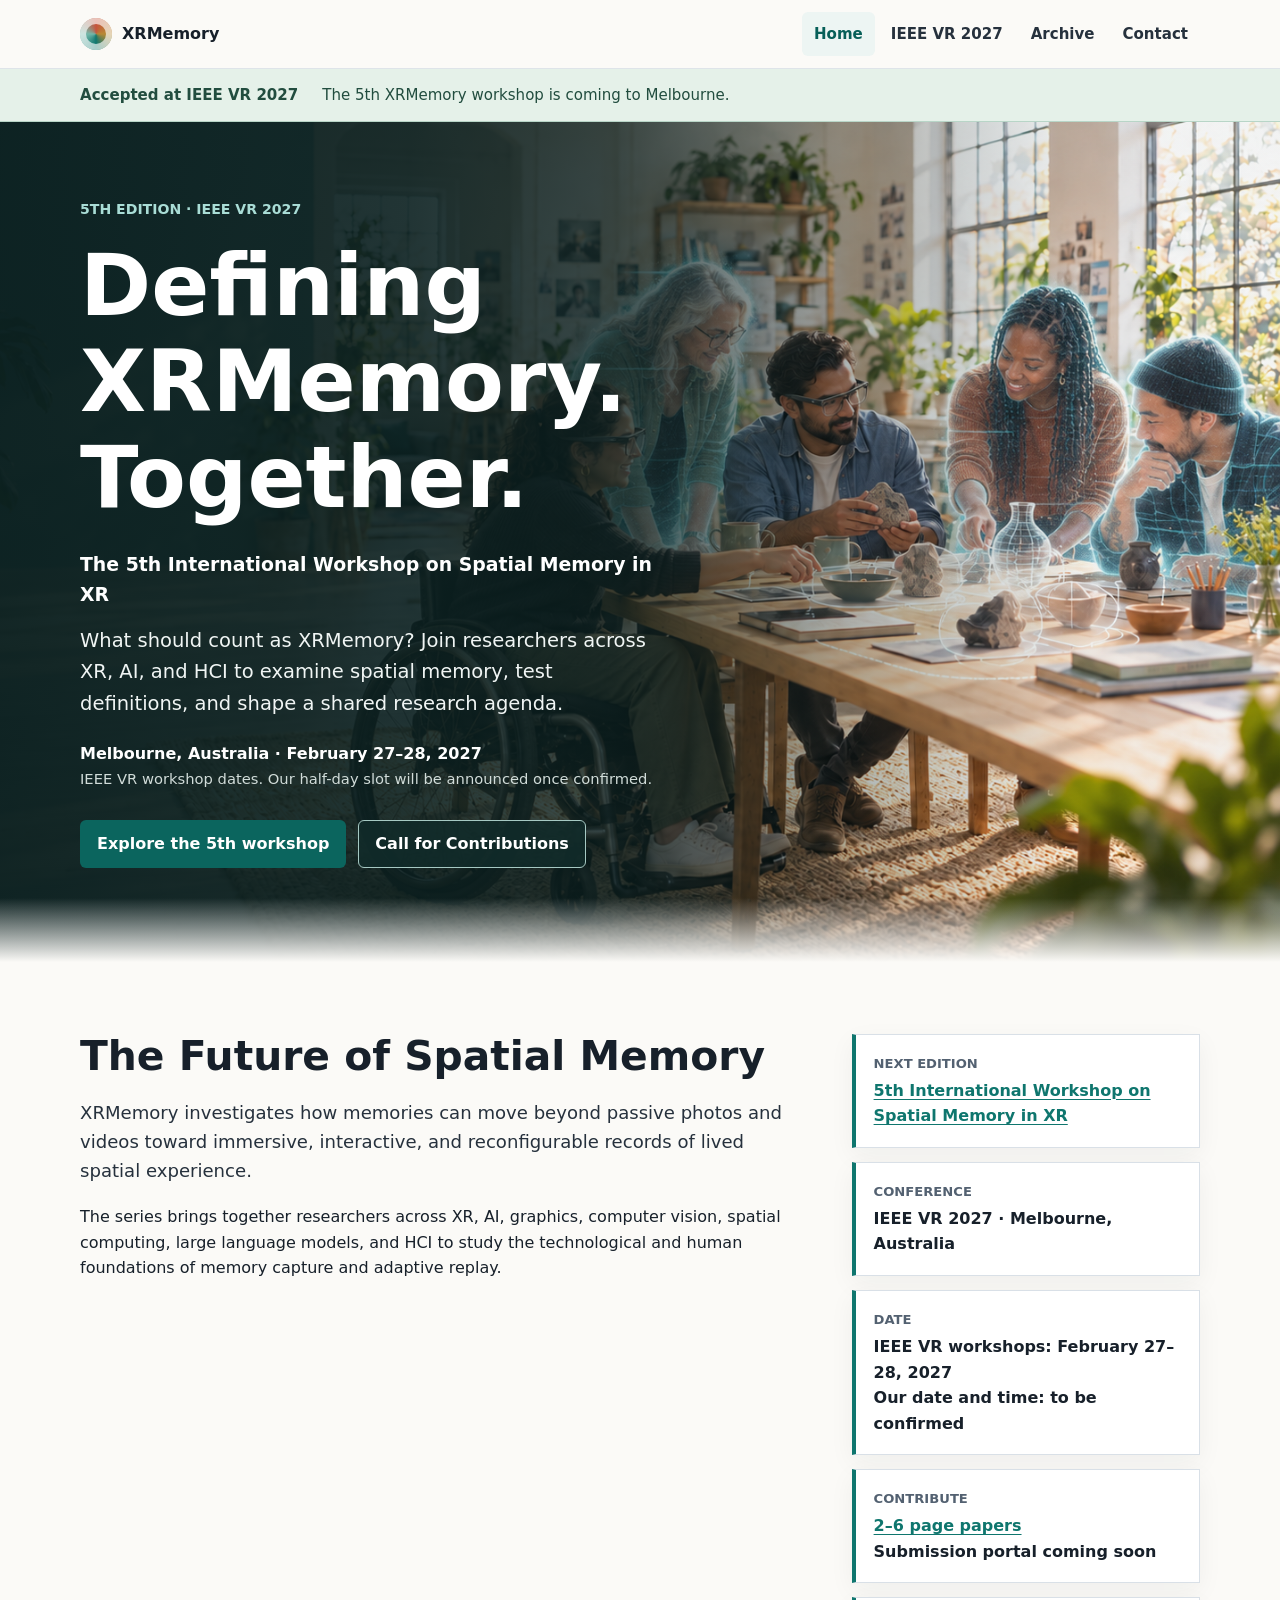
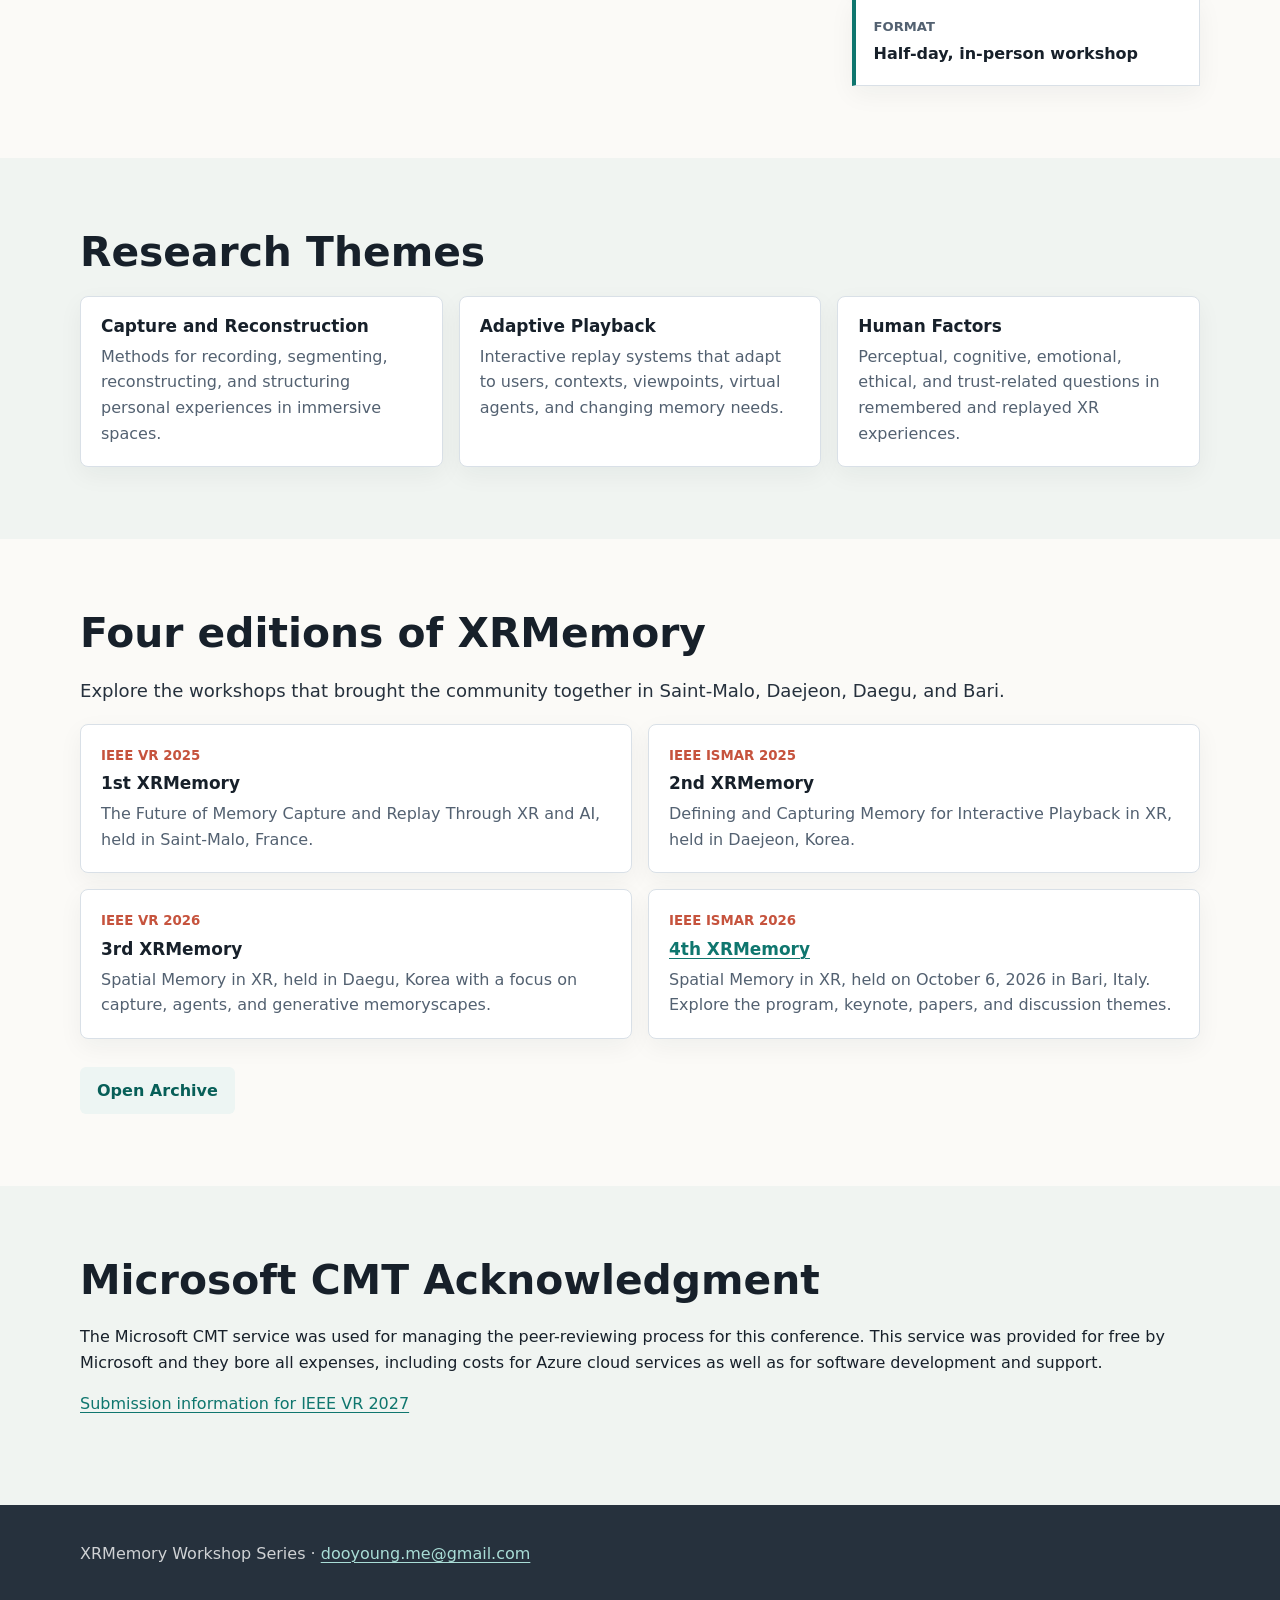
==== commit 91453746: "Update principal organizer title and acknowledge Microsoft CMT" ====
--- a/index.html
+++ b/index.html
@@ -135,6 +135,13 @@
         </div>
       </section>
 
+      <section class="section alt" id="acknowledgment">
+        <div class="container">
+          <h2>Microsoft CMT Acknowledgment</h2>
+          <p>The Microsoft CMT service was used for managing the peer-reviewing process for this conference. This service was provided for free by Microsoft and they bore all expenses, including costs for Azure cloud services as well as for software development and support.</p>
+          <p><a href="workshop/vr2027/#contribute">Submission information for IEEE VR 2027</a></p>
+        </div>
+      </section>
     </main>
 
     <footer class="footer">
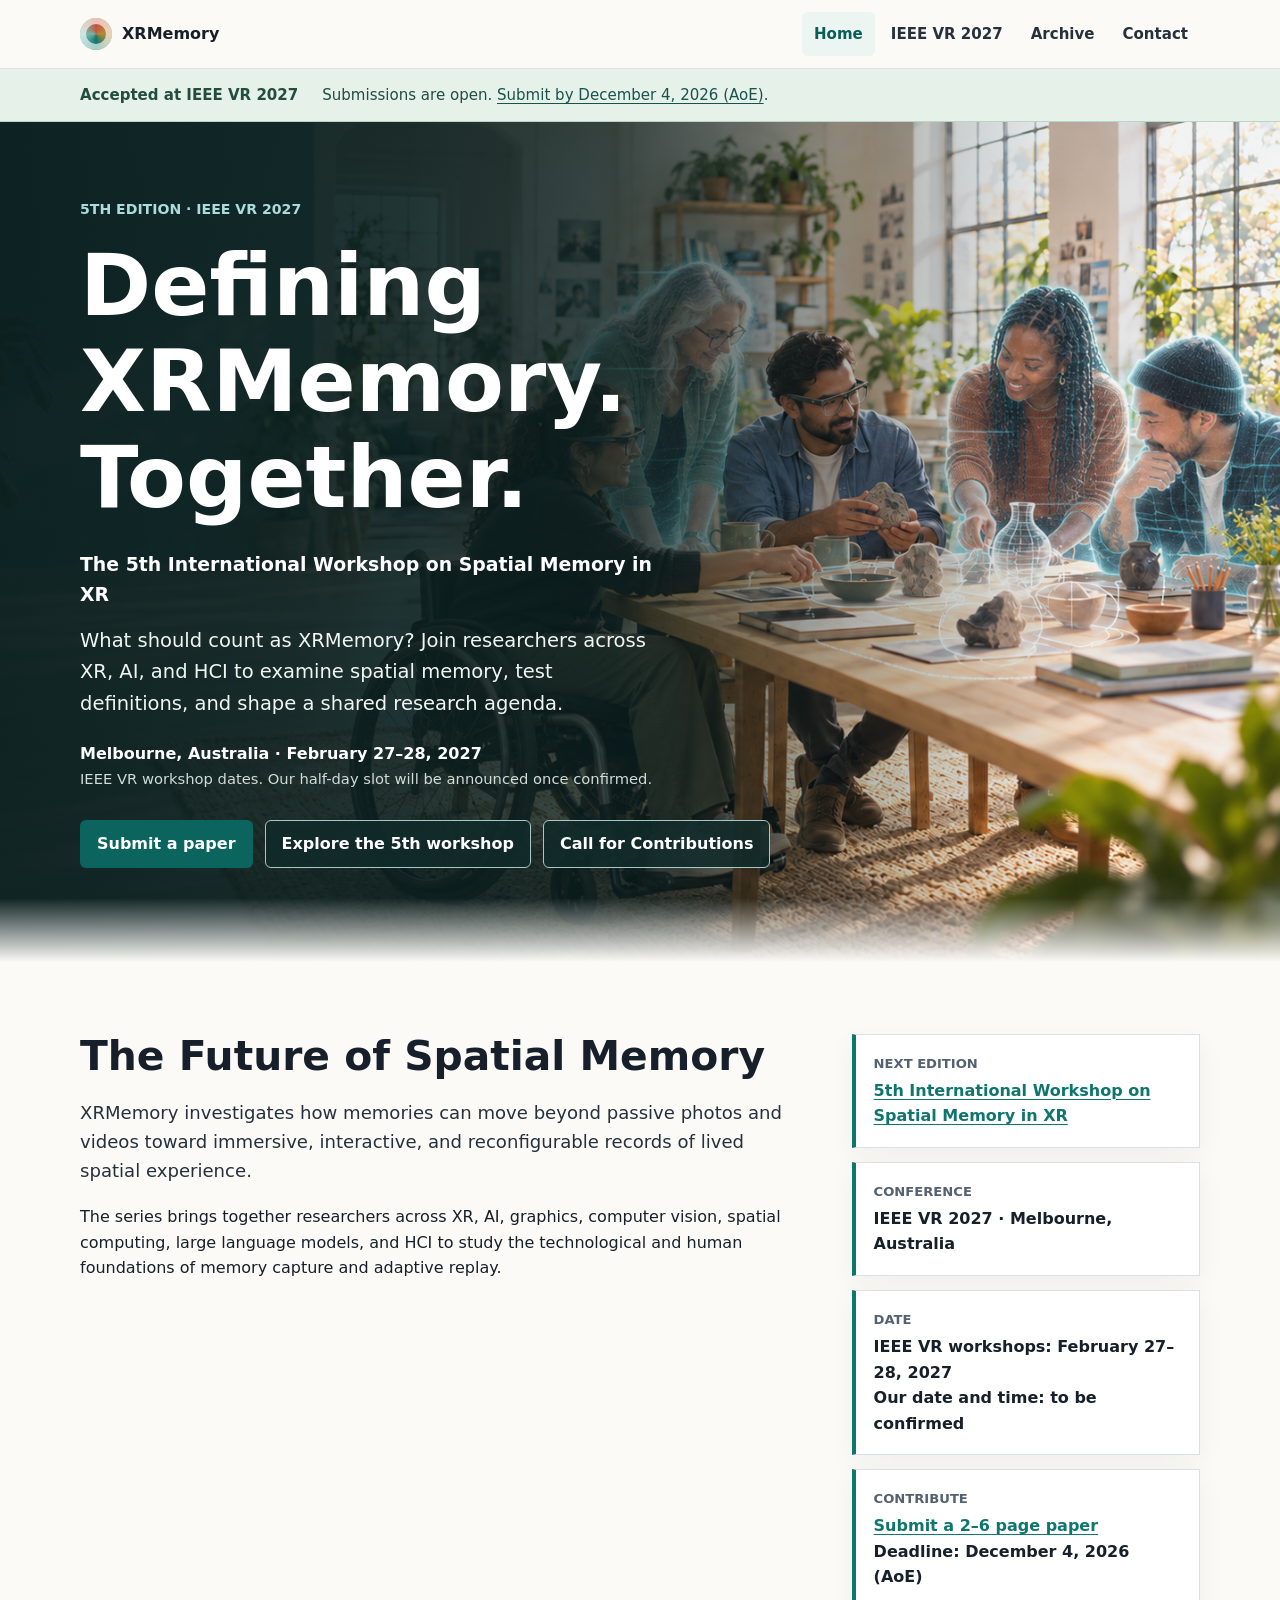
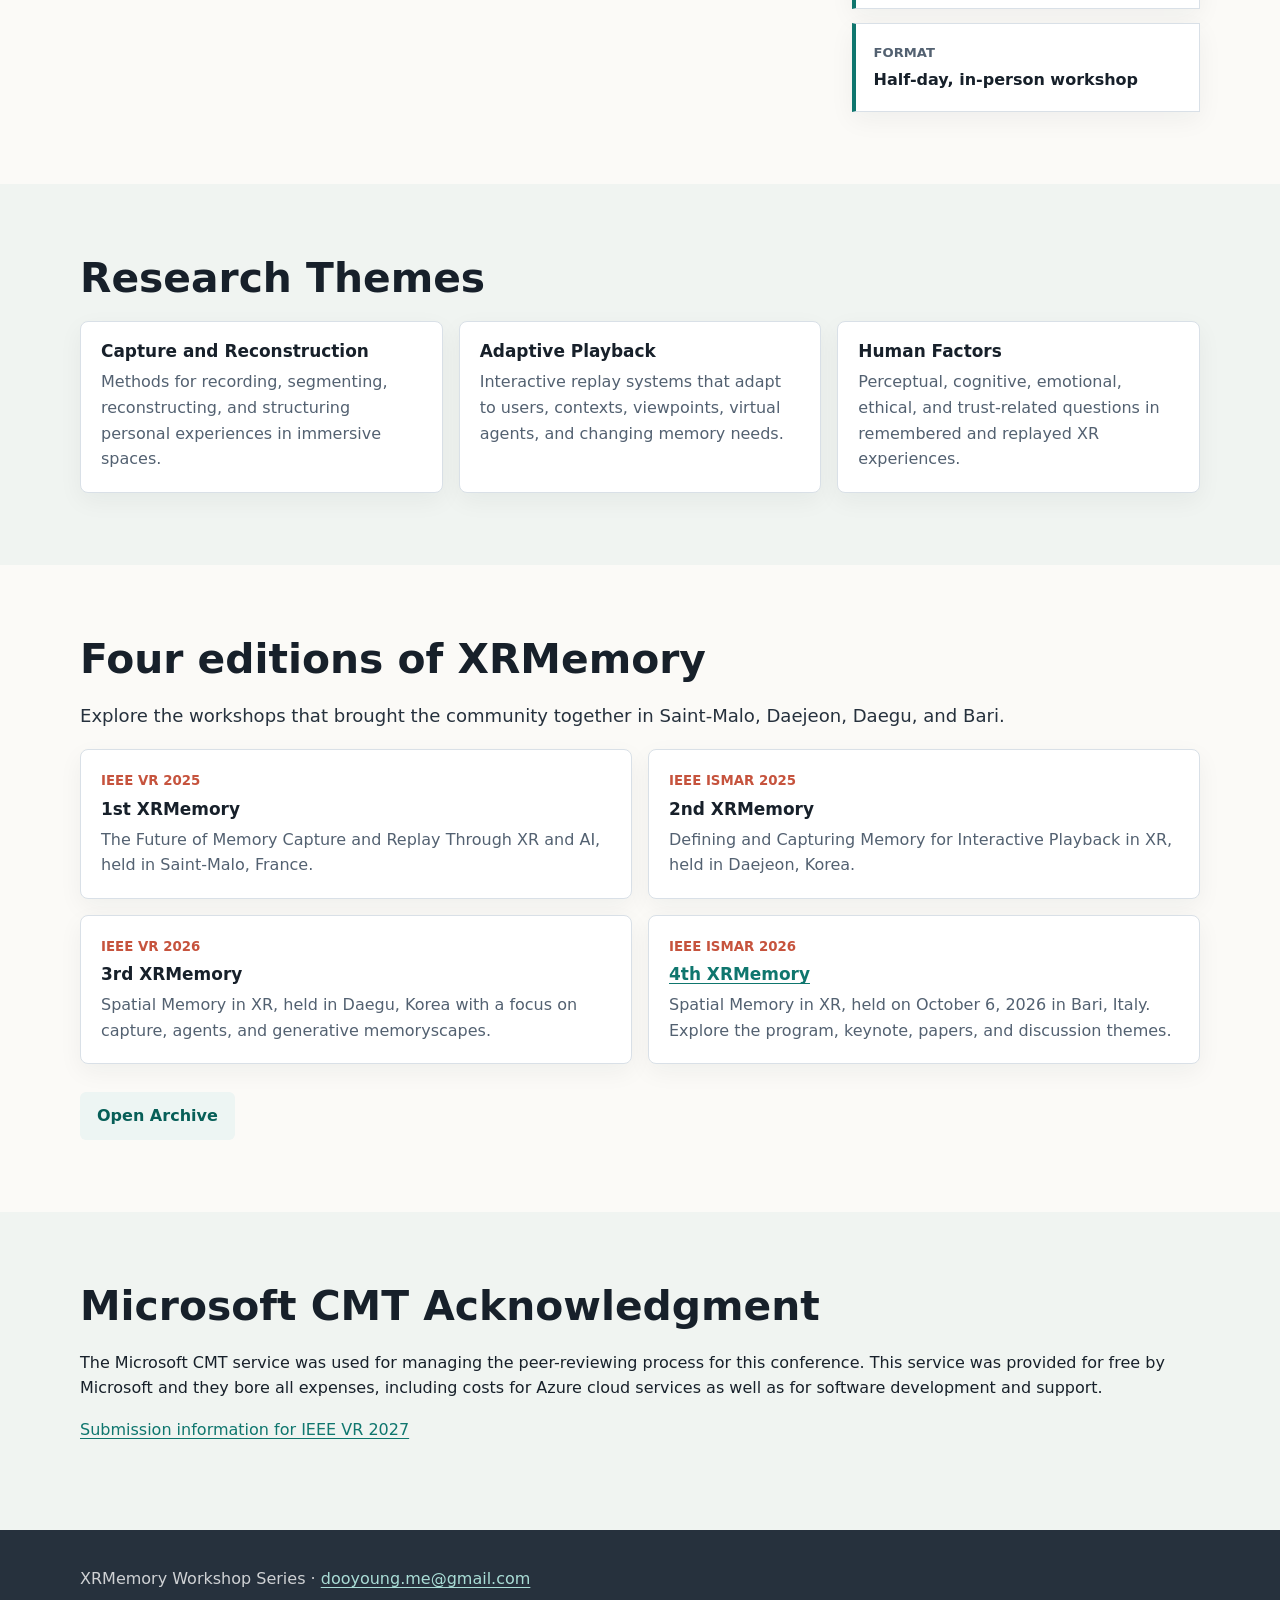
==== commit 4514b282: "Open XRMemory 2027 submissions through Microsoft CMT" ====
--- a/index.html
+++ b/index.html
@@ -35,7 +35,7 @@
     </header>
 
     <main id="main">
-      <div class="event-banner"><div class="container"><strong>Accepted at IEEE VR 2027</strong><span>The 5th XRMemory workshop is coming to Melbourne.</span></div></div>
+      <div class="event-banner"><div class="container"><strong>Accepted at IEEE VR 2027</strong><span>Submissions are open. <a href="https://cmt3.research.microsoft.com/XRMemory2027">Submit by December 4, 2026 (AoE)</a>.</span></div></div>
       <section class="hero workshop-hero">
         <img class="hero-bg" src="assets/xrmemory-hero-vr2027.png" alt="" aria-hidden="true" fetchpriority="high">
         <div class="hero-inner">
@@ -45,7 +45,8 @@
           <p class="hero-copy">What should count as XRMemory? Join researchers across XR, AI, and HCI to examine spatial memory, test definitions, and shape a shared research agenda.</p>
           <p class="hero-date">Melbourne, Australia · February 27–28, 2027<br><span>IEEE VR workshop dates. Our half-day slot will be announced once confirmed.</span></p>
           <div class="hero-actions">
-            <a class="button" href="workshop/vr2027/">Explore the 5th workshop</a>
+            <a class="button" href="https://cmt3.research.microsoft.com/XRMemory2027">Submit a paper</a>
+            <a class="button secondary" href="workshop/vr2027/">Explore the 5th workshop</a>
             <a class="button secondary" href="workshop/vr2027/#contribute">Call for Contributions</a>
           </div>
         </div>
@@ -73,7 +74,7 @@
             </div>
             <div class="meta-item">
               <dt>Contribute</dt>
-              <dd><a href="workshop/vr2027/#contribute">2–6 page papers</a><br>Submission portal coming soon</dd>
+              <dd><a href="https://cmt3.research.microsoft.com/XRMemory2027">Submit a 2–6 page paper</a><br>Deadline: December 4, 2026 (AoE)</dd>
             </div>
             <div class="meta-item">
               <dt>Format</dt>
